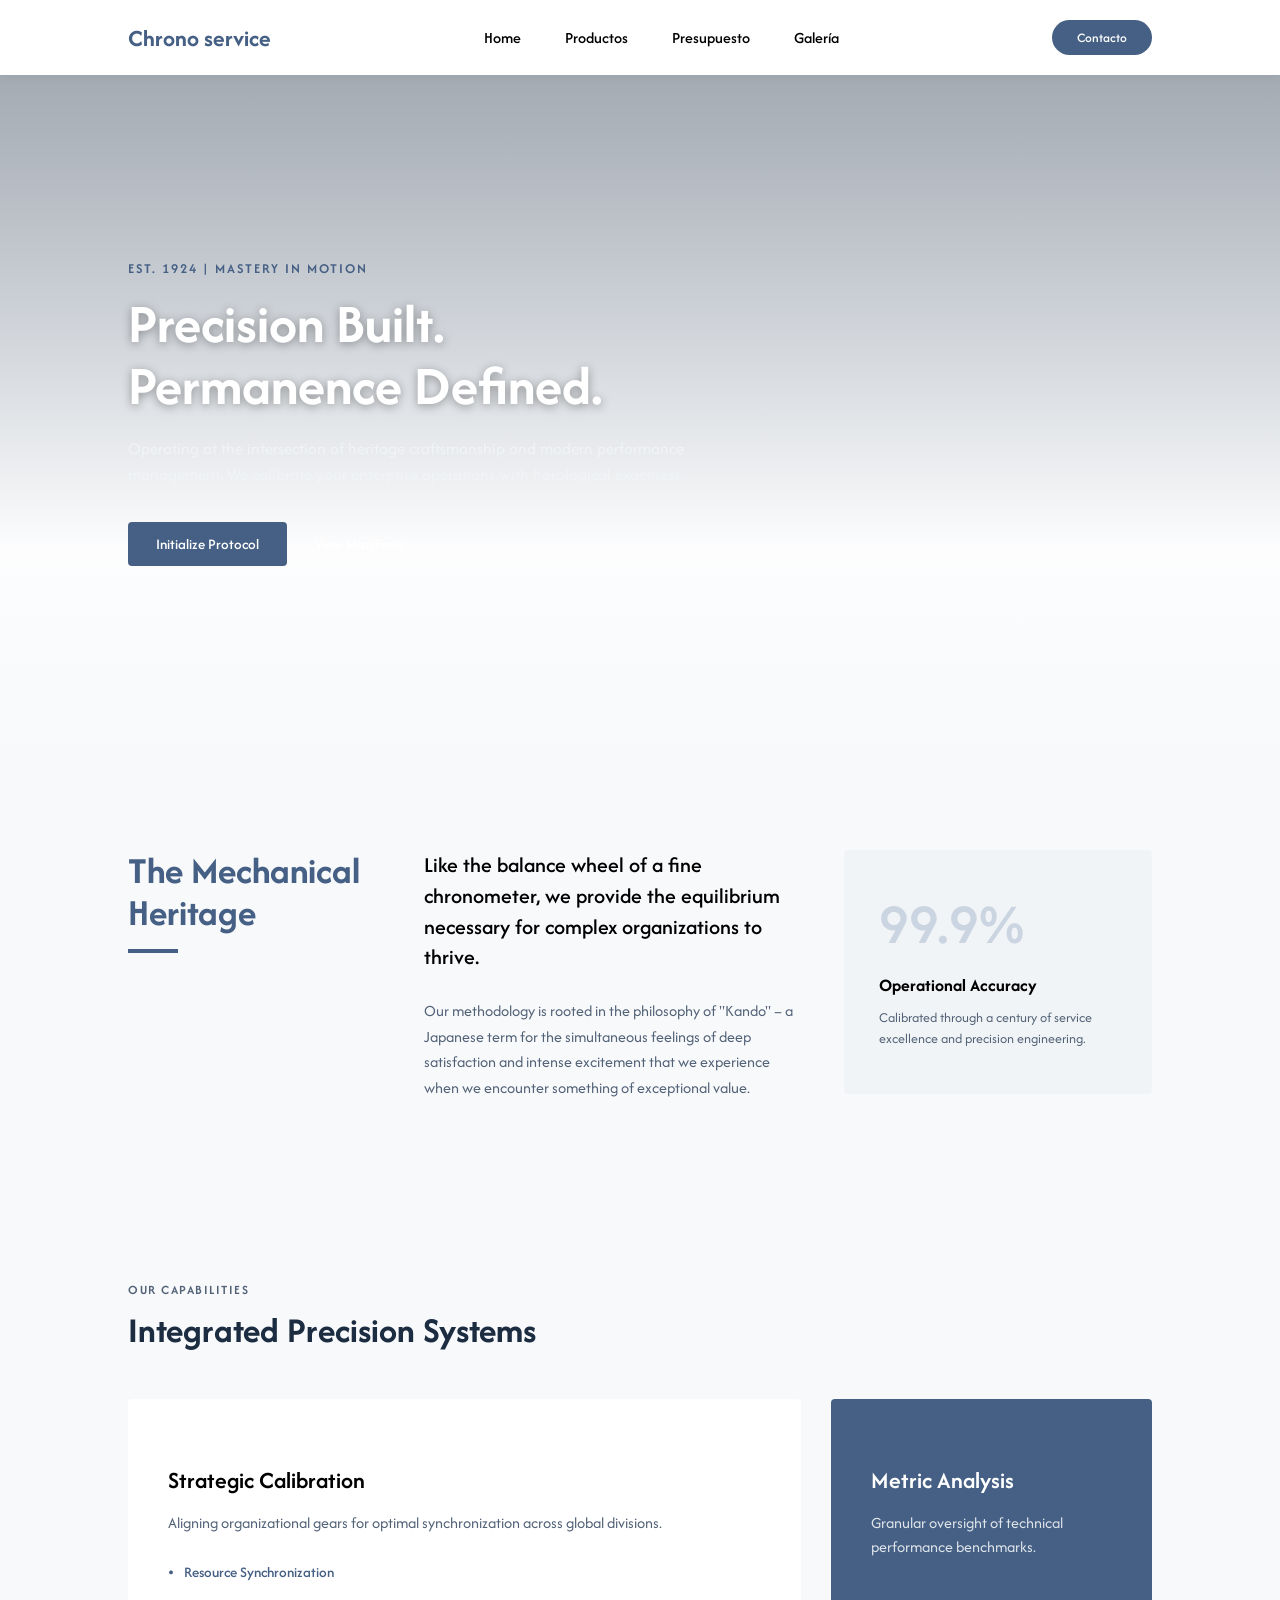
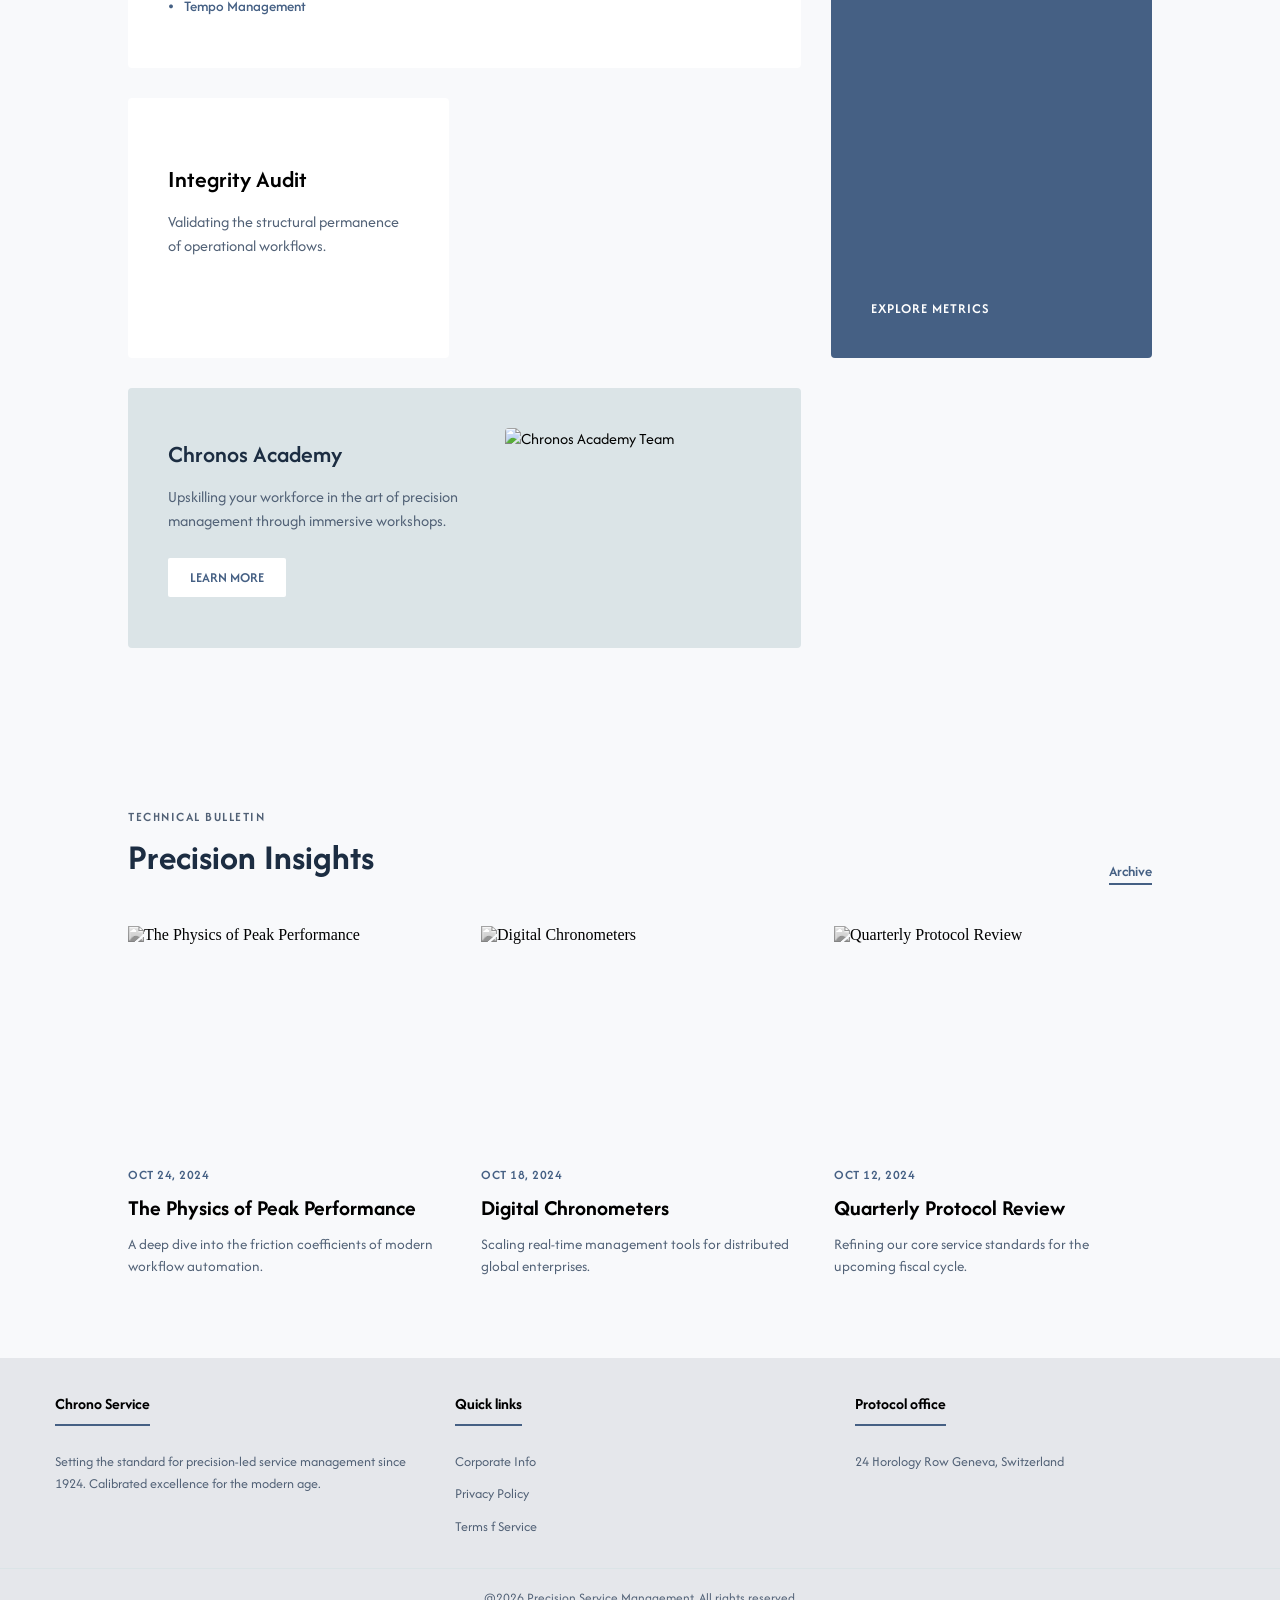
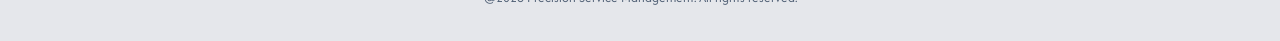
==== frontend/index.html @ 42f1b02b "update frontend/index.html" ====
<!DOCTYPE html>
<html lang="en">
<head>
  <meta charset="UTF-8">
  <meta name="viewport" content="width=device-width, initial-scale=1.0">
  <title>Chrono service</title>
  <link rel="stylesheet" href="css/variables.css">
  <link rel="stylesheet" href="css/global.css">
  <link rel="stylesheet" href="css/paginas/home.css">
  
  <link rel="stylesheet" href="https://cdnjs.cloudflare.com/ajax/libs/font-awesome/7.0.1/css/all.min.css" integrity="sha512-2SwdPD6INVrV/lHTZbO2nodKhrnDdJK9/kg2XD1r9uGqPo1cUbujc+IYdlYdEErWNu69gVcYgdxlmVmzTWnetw==" crossorigin="anonymous" referrerpolicy="no-referrer" />
</head>
<body>
  <div class="site">
  <header>
    <a class="logo" href="index.html"><h1>Chrono service</h1></a>
    <nav>
      <ul class="nav_links">
        <li><a href="index.html">Home</a></li>
        <li><a href="views/productos.html">Productos</a></li>
        <li><a href="views/presupuesto.html">Presupuesto</a></li>
        <li><a href="views/galeria.html" class="active">Galería</a></li>
      </ul>
    </nav>
    <a class="cta" href="views/contacto.html"><button>Contacto</button></a>
  </header>
  
  <main class="content">
    <section class="hero">
      <div class="hero-content">
        <p class="hero-subtitle">EST. 1924 | MASTERY IN MOTION</p>
        <h1 class="hero-title">Precision Built.<br>Permanence Defined.</h1>
        <p class="hero-description">
          Operating at the intersection of heritage craftsmanship and modern performance management. 
          We calibrate your enterprise operations with horological exactness.
        </p>
        <div class="hero-buttons">
          <a href="#" class="btn-primary">Initialize Protocol</a>
          <a href="#" class="btn-text"><i class="fa-solid fa-circle-play"></i> View Manifesto</a>
        </div>
      </div>
    </section>
    
    <section class="heritage-section">
      <div class="heritage-container">
        
        <div class="heritage-title-block">
          <h2>The Mechanical<br>Heritage</h2>
          <div class="title-line"></div>
        </div>
        
        <div class="heritage-text-block">
          <p class="text-lead">
            Like the balance wheel of a fine chronometer, we provide the equilibrium necessary for complex organizations to thrive.
          </p>
          <p class="text-body">
            Our methodology is rooted in the philosophy of "Kando" – a Japanese term for the simultaneous feelings of deep satisfaction and intense excitement that we experience when we encounter something of exceptional value.
          </p>
        </div>
        
        <div class="heritage-card-block">
          <div class="stat-card">
            <span class="stat-number">99.9%</span>
            <h3>Operational Accuracy</h3>
            <p>Calibrated through a century of service excellence and precision engineering.</p>
          </div>
        </div>
    
      </div>
    </section>
    
    <section class="capabilities-section">
      <div class="capabilities-container">
      
      <div class="capabilities-header">
        <p class="section-subtitle">OUR CAPABILITIES</p>
        <h2 class="section-title">Integrated Precision Systems</h2>
      </div>
  
      <div class="capabilities-grid">
        
        <div class="cap-card card-white card-wide">
          <div class="card-icon"><i class="fa-solid fa-robot"></i></div>
          <h3>Strategic Calibration</h3>
          <p>Aligning organizational gears for optimal synchronization across global divisions.</p>
          <ul class="card-list">
            <li>Resource Synchronization</li>
            <li>Tempo Management</li>
          </ul>
        </div>
  
        <div class="cap-card card-blue card-tall">
          <div class="card-icon"><i class="fa-solid fa-chart-line"></i></div>
          <h3>Metric Analysis</h3>
          <p>Granular oversight of technical performance benchmarks.</p>
          <a href="#" class="card-link">EXPLORE METRICS <i class="fa-solid fa-arrow-right"></i></a>
        </div>
  
        <div class="cap-card card-white">
          <div class="card-icon"><i class="fa-solid fa-shield-check"></i></div>
          <h3>Integrity Audit</h3>
          <p>Validating the structural permanence of operational workflows.</p>
        </div>
  
        <div class="cap-card card-grey card-horizontal">
          <div class="academy-info">
            <h3>Chronos Academy</h3>
            <p>Upskilling your workforce in the art of precision management through immersive workshops.</p>
            <a href="#" class="btn-academy">LEARN MORE</a>
          </div>
          <div class="academy-image">
            <img src="https://images.unsplash.com/photo-1522071820081-009f0129c71c?q=80&w=600" alt="Chronos Academy Team">
          </div>
        </div>
  
      </div>
    </div>
    </section>

    <section class="insights-section">
      <div class="insights-container">
        
        <div class="insights-header">
          <div class="header-left">
            <p class="section-subtitle">TECHNICAL BULLETIN</p>
            <h2 class="section-title">Precision Insights</h2>
          </div>
          <div class="header-right">
            <a href="#" class="archive-link">Archive</a>
          </div>
        </div>
    
        <div class="insights-grid" id="news-grid">
          </div>
    
      </div>
    </section>
  </main>
  
  <footer class="footer">
    <div class="container">
      <div class="footer-row">
        <div class="footer-links">
          <h4>Chrono Service</h4>
          <ul>
            <li>
              Setting the standard for precision-led service management since 1924. 
              Calibrated excellence for the modern age.
            </li>
          </ul>
        </div>
        
        <div class="footer-links">
          <h4>Quick links</h4>
          <ul>
            <li><a href="#">Corporate Info</a></li>
            <li><a href="#">Privacy Policy</a></li>
            <li><a href="#">Terms f Service</a></li>
          </ul>
        </div>
        
        <div class="footer-links">
          <h4>Protocol office</h4>
          <ul>
            <li>
              24 Horology Row Geneva, Switzerland
              <div>
                <i class="fa-solid fa-share-nodes"></i>
                <i class="fa-solid fa-at"></i>
              </div>
            </li>
          </ul>
        </div>
        
      </div>
    </div>
    
    <hr>
    <h5>@2026 Precision Service Management. All rights reserved.</h5>
  </footer>
  </div>
  
  <script src="js/script.js"></script>
</body>
</html>
---- frontend/css/variables.css ----
@import url('https://fonts.googleapis.com/css2?family=Afacad:ital,wght@0,400..700;1,400..700&display=swap');

:root {
  /* Tus variables de paleta de colores */
  --color-primary: #456084;
  --color-secondary: #516176;
  --color-tertiary: #DBE4E7;
  --color-neutral: #F1F4F6;
  --color-main: #F8F9FB;
}
---- frontend/css/global.css ----
/* Reseteo Universal */
* {
  box-sizing: border-box;
  margin: 0;
  padding: 0;
}

html, body {
  height: 100%;
}

/* Forzar Footer Abajo con Flexbox */
.site {
  display: flex;
  flex-direction: column;
  min-height: 100vh;
}

.content {
  flex: 1;
}

/* Tipografía y Enlaces Base */
li, a, button, h4 {
  font-family: "Afacad", sans-serif;
  text-decoration: none;
}

/* --- NAVBAR FIJO --- */
header {
  position: fixed;
  top: 0;
  left: 0;
  width: 100%;
  display: flex;
  justify-content: space-between;
  align-items: center;
  padding: 20px 10%;
  background-color: #ffffff;
  box-shadow: 0 2px 10px rgba(0, 0, 0, 0.05);
  z-index: 100;
}

.logo h1 {
  font-size: 24px;
  color: var(--color-primary);
}

.nav_links {
  list-style: none;
}

.nav_links li {
  display: inline-block;
  padding: 0 20px;
}

.nav_links li a {
  color: #000000;
  font-weight: 500;
  transition: color 0.3s ease;
}

.nav_links li a:hover {
  color: var(--color-primary);
}

button {
  padding: 9px 25px;
  background-color: var(--color-primary);
  color: white;
  border: none;
  border-radius: 50px;
  cursor: pointer;
  font-weight: 500;
  transition: background-color 0.3s ease;
}

button:hover {
  background-color: var(--color-secondary);
}

/* --- FOOTER --- */
.container {
  max-width: 1200px;
  margin: 0 auto;
}

.footer {
  background-color: #e5e7eb; /* Gris claro para el footer */
  padding: 35px 0;
  width: 100%;
}

.footer-row {
  display: flex;
  flex-wrap: wrap;
}

.footer-links {
  width: 33.33%; /* Ajustado a 3 columnas reales como tu HTML */
  padding: 0 15px;
}

.footer-links h4 {
  font-size: 16px;
  color: #000000;
  font-weight: 700;
  margin-bottom: 25px;
  border-bottom: 2px solid var(--color-primary);
  padding-bottom: 10px;
  display: inline-block;
}

.footer-links ul li {
  font-size: 14px;
  list-style: none;
  color: var(--color-secondary);
  line-height: 1.6;
  margin-bottom: 10px;
}

.footer-links ul li a {
  color: var(--color-secondary);
  transition: all 0.3s ease;
}

.footer-links ul li a:hover {
  color: var(--color-primary);
  padding-left: 6px;
}

hr {
  margin: 20px 0;
  border: 0;
  border-top: 1px solid var(--color-tertiary);
}

h5 {
  text-align: center;
  font-family: "Afacad", sans-serif;
  color: var(--color-secondary);
  font-weight: 400;
}
---- frontend/css/paginas/home.css ----
/* --- HERO SECTION CON BLUR --- */
.hero {
  position: relative;
  min-height: 75vh;
  display: flex;
  align-items: center;
  justify-content: flex-start;
  padding: 60px 10%;
  overflow: hidden;
  margin-top: 75px; /* Deja espacio libre para que el navbar fijo no lo tape */
}

.hero::before {
  content: "";
  position: absolute;
  top: 0; left: 0; right: 0; bottom: 0;
  background-image: url('https://images.unsplash.com/photo-1497366216548-37526070297c?q=80&w=1920');
  background-size: cover;
  background-position: center;
  background-repeat: no-repeat;
  filter: blur(8px); 
  transform: scale(1.05);
  z-index: 1;
}

.hero::after {
  content: "";
  position: absolute;
  top: 0; left: 0; right: 0; bottom: 0;
  background: linear-gradient(
    to bottom,
    rgba(28, 45, 66, 0.4) 0%, 
    color-mix(in srgb, var(--color-main) 40%, transparent) 70%,
    var(--color-main) 100%
  );
  z-index: 2;
}

.hero-content {
  position: relative;
  max-width: 600px;
  text-align: left;
  z-index: 3;
}

.hero-subtitle {
  font-family: "Afacad", sans-serif;
  font-size: 14px;
  font-weight: 600;
  letter-spacing: 2px;
  color: var(--color-primary);
  margin-bottom: 15px;
}

.hero-title {
  font-family: "Afacad", sans-serif;
  font-size: 56px;
  font-weight: 700;
  line-height: 1.1;
  color: #ffffff; 
  margin-bottom: 20px;
  text-shadow: 0 2px 10px rgba(0, 0, 0, 0.35);
}

.hero-description {
  font-family: "Afacad", sans-serif;
  font-size: 17px;
  line-height: 1.5;
  color: var(--color-neutral);
  margin-bottom: 35px;
}

.hero-buttons {
  display: flex;
  align-items: center;
  gap: 20px;
}

.btn-primary {
  display: inline-block;
  padding: 12px 28px;
  background-color: var(--color-primary);
  color: white;
  font-weight: 500;
  font-size: 15px;
  border-radius: 4px;
  transition: background-color 0.3s;
}

.btn-primary:hover {
  background-color: var(--color-secondary);
}

.btn-text {
  display: flex;
  align-items: center;
  gap: 8px;
  color: #ffffff;
  font-weight: 600;
  font-size: 15px;
  transition: opacity 0.3s;
}

.btn-text:hover { opacity: 0.8; }
.btn-text i { font-size: 18px; }


/* --- MECHANICAL HERITAGE SECTION --- */
.heritage-section {
  background-color: var(--color-main);
  padding: 100px 10%;
  width: 100%;
}

.heritage-container {
  max-width: 1200px;
  margin: 0 auto;
  display: grid;
  grid-template-columns: 1.2fr 1.8fr 1.5fr;
  gap: 50px;
  align-items: start;
}

.heritage-title-block h2 {
  font-family: "Afacad", sans-serif;
  font-size: 38px;
  font-weight: 700;
  line-height: 1.1;
  color: var(--color-primary);
  margin-bottom: 15px;
}

.title-line {
  width: 50px;
  height: 4px;
  background-color: var(--color-primary);
}

.heritage-text-block {
  display: flex;
  flex-direction: column;
  gap: 25px;
}

.text-lead {
  font-family: "Afacad", sans-serif;
  font-size: 22px;
  font-weight: 500;
  line-height: 1.4;
  color: #000000;
}

.text-body {
  font-family: "Afacad", sans-serif;
  font-size: 16px;
  font-weight: 400;
  line-height: 1.6;
  color: var(--color-secondary);
}

.stat-card {
  background-color: var(--color-neutral);
  padding: 45px 35px;
  border-radius: 4px;
}

.stat-number {
  display: block;
  font-family: "Afacad", sans-serif;
  font-size: 58px;
  font-weight: 600;
  color: #cbd5e1;
  line-height: 1;
  margin-bottom: 20px;
}

.stat-card h3 {
  font-family: "Afacad", sans-serif;
  font-size: 18px;
  font-weight: 700;
  color: #000000;
  margin-bottom: 10px;
}

.stat-card p {
  font-family: "Afacad", sans-serif;
  font-size: 14px;
  font-weight: 400;
  line-height: 1.5;
  color: var(--color-secondary);
}

@media (max-width: 900px) {
  .heritage-container {
    grid-template-columns: 1fr;
    gap: 40px;
  }
}

/* --- SECTION: OUR CAPABILITIES --- */

.capabilities-section {
  background-color: var(--color-main); /* Tu color #F8F9FB */
  padding: 80px 10%;
  width: 100%;
}

.capabilities-container {
  max-width: 1200px;
  margin: 0 auto;
}

/* Encabezado */
.capabilities-header {
  margin-bottom: 45px;
}

.section-subtitle {
  font-family: "Afacad", sans-serif;
  font-size: 13px;
  font-weight: 600;
  letter-spacing: 1.5px;
  color: var(--color-secondary);
  text-transform: uppercase;
  margin-bottom: 8px;
}

.section-title {
  font-family: "Afacad", sans-serif;
  font-size: 36px;
  font-weight: 700;
  color: #1c2d42;
}

/* --- REJILLA BENTO GRID --- */
.capabilities-grid {
  display: grid;
  /* Creamos 3 columnas del mismo tamaño */
  grid-template-columns: repeat(3, 1fr);
  /* Definimos las filas de manera automática según contenido */
  grid-auto-rows: minmax(260px, auto);
  gap: 30px;
}

/* Estilos comunes de las tarjetas */
.cap-card {
  border-radius: 4px;
  padding: 40px;
  display: flex;
  flex-direction: column;
  justify-content: flex-start;
  font-family: "Afacad", sans-serif;
}

.cap-card h3 {
  font-size: 24px;
  font-weight: 600;
  margin-bottom: 15px;
}

.cap-card p {
  font-size: 16px;
  line-height: 1.5;
}

.card-icon {
  font-size: 28px;
  margin-bottom: 25px;
}

/* --- VARIACIONES DE TARJETA --- */

/* Tarjetas Blancas (1 y 3) */
.card-white {
  background-color: #ffffff;
  color: #000000;
}

.card-white .card-icon {
  color: var(--color-primary);
}

.card-white p {
  color: var(--color-secondary);
}

/* Lista de viñetas en tarjeta 1 */
.card-list {
  margin-top: 25px;
  list-style: none;
}

.card-list li {
  font-size: 15px;
  font-weight: 500;
  color: var(--color-primary);
  margin-bottom: 10px;
  display: flex;
  align-items: center;
  gap: 10px;
}

.card-list li::before {
  content: "•";
  color: var(--color-primary);
  font-size: 18px;
}

/* Tarjeta Azul Destacada (2) */
.card-blue {
  background-color: var(--color-primary); /* Tu color #456084 */
  color: #ffffff;
}

.card-blue .card-icon {
  color: var(--color-tertiary);
}

.card-blue p {
  color: var(--color-neutral);
  opacity: 0.9;
  margin-bottom: auto; /* Empuja el enlace hacia abajo del todo */
}

.card-link {
  color: #ffffff;
  font-weight: 600;
  font-size: 14px;
  letter-spacing: 1px;
  margin-top: 30px;
  display: inline-flex;
  align-items: center;
  gap: 8px;
  transition: opacity 0.3s;
}

.card-link:hover {
  opacity: 0.8;
}

/* Tarjeta Gris Horizontal (4) */
.card-grey {
  background-color: var(--color-tertiary); /* Color suave #DBE4E7 */
  color: #000000;
}

.card-grey h3 {
  color: #1c2d42;
}

.card-grey p {
  color: var(--color-secondary);
  margin-bottom: 25px;
}

/* --- COMPORTAMIENTOS TAMAÑO GRID (BENTO EXCLUSIVO) --- */

/* Tarjeta 1: Ocupa 2 columnas de ancho */
.card-wide {
  grid-column: span 2;
}

/* Tarjeta 2: Ocupa 2 filas de alto y se posiciona en la tercera columna */
.card-tall {
  grid-column: 3;
  grid-row: span 2;
}

/* Tarjeta 4: Ocupa 2 columnas de ancho abajo */
.card-horizontal {
  grid-column: span 2;
  flex-direction: row; /* Coloca el texto a la izquierda y la imagen a la derecha */
  align-items: center;
  gap: 30px;
}

.academy-info {
  flex: 1.2;
}

.academy-image {
  flex: 1;
  height: 100%;
  min-height: 160px;
}

.academy-image img {
  width: 100%;
  height: 100%;
  object-fit: cover; /* Ajusta la imagen recortándola de forma estética */
  border-radius: 4px;
}

/* Botón blanco de la academia */
.btn-academy {
  display: inline-block;
  padding: 10px 22px;
  background-color: #ffffff;
  color: var(--color-primary);
  font-weight: 600;
  font-size: 14px;
  border-radius: 2px;
  transition: background-color 0.3s;
}

.btn-academy:hover {
  background-color: var(--color-neutral);
}

/* --- RESPONSIVE DESIGN --- */
@media (max-width: 950px) {
  .capabilities-grid {
    grid-template-columns: 1fr; /* Pasa a una sola columna en pantallas pequeñas */
    grid-auto-rows: auto;
  }
  
  /* Deshacemos las fusiones de celdas en móvil */
  .card-wide, .card-tall, .card-horizontal {
    grid-column: auto;
    grid-row: auto;
  }

  .card-horizontal {
    flex-direction: column;
  }
}

/* --- SECTION: PRECISION INSIGHTS --- */
.insights-section {
  background-color: var(--color-main); /* #F8F9FB */
  padding: 80px 10%;
  width: 100%;
}

.insights-container {
  max-width: 1200px;
  margin: 0 auto;
}

/* Alineación de la cabecera */
.insights-header {
  display: flex;
  justify-content: space-between;
  align-items: flex-end;
  margin-bottom: 45px;
}

.archive-link {
  font-family: "Afacad", sans-serif;
  font-size: 15px;
  font-weight: 600;
  color: var(--color-primary);
  border-bottom: 2px solid var(--color-primary);
  padding-bottom: 2px;
  transition: opacity 0.3s;
}

.archive-link:hover {
  opacity: 0.8;
}

/* Estructura de las 3 columnas */
.insights-grid {
  display: grid;
  grid-template-columns: repeat(3, 1fr);
  gap: 35px;
}

/* Estilos de cada tarjeta de artículo */
.news-card {
  display: flex;
  flex-direction: column;
  background: transparent; /* Sin fondo, igual que en tu captura */
}

.card-thumb {
  width: 100%;
  height: 220px;
  overflow: hidden;
  margin-bottom: 20px;
}

.card-thumb img {
  width: 100%;
  height: 100%;
  object-fit: cover;
  filter: grayscale(100%); /* Efecto blanco y negro como tu captura */
  transition: filter 0.4s ease;
}

/* Opcional: Que recupere el color sutilmente al pasar el ratón */
.news-card:hover .card-thumb img {
  filter: grayscale(30%);
}

.card-body {
  display: flex;
  flex-direction: column;
  font-family: "Afacad", sans-serif;
}

.card-date {
  font-size: 13px;
  font-weight: 600;
  color: var(--color-primary);
  letter-spacing: 0.5px;
  margin-bottom: 12px;
}

.card-title {
  font-size: 22px;
  font-weight: 700;
  color: #000000;
  line-height: 1.2;
  margin-bottom: 12px;
}

.card-text {
  font-size: 15px;
  line-height: 1.5;
  color: var(--color-secondary); /* #516176 */
}

/* --- RESPONSIVE --- */
@media (max-width: 900px) {
  .insights-header {
    flex-direction: column;
    align-items: flex-start;
    gap: 15px;
  }
  
  .insights-grid {
    grid-template-columns: 1fr; /* Colapsa a una sola columna en móviles */
    gap: 40px;
  }
}
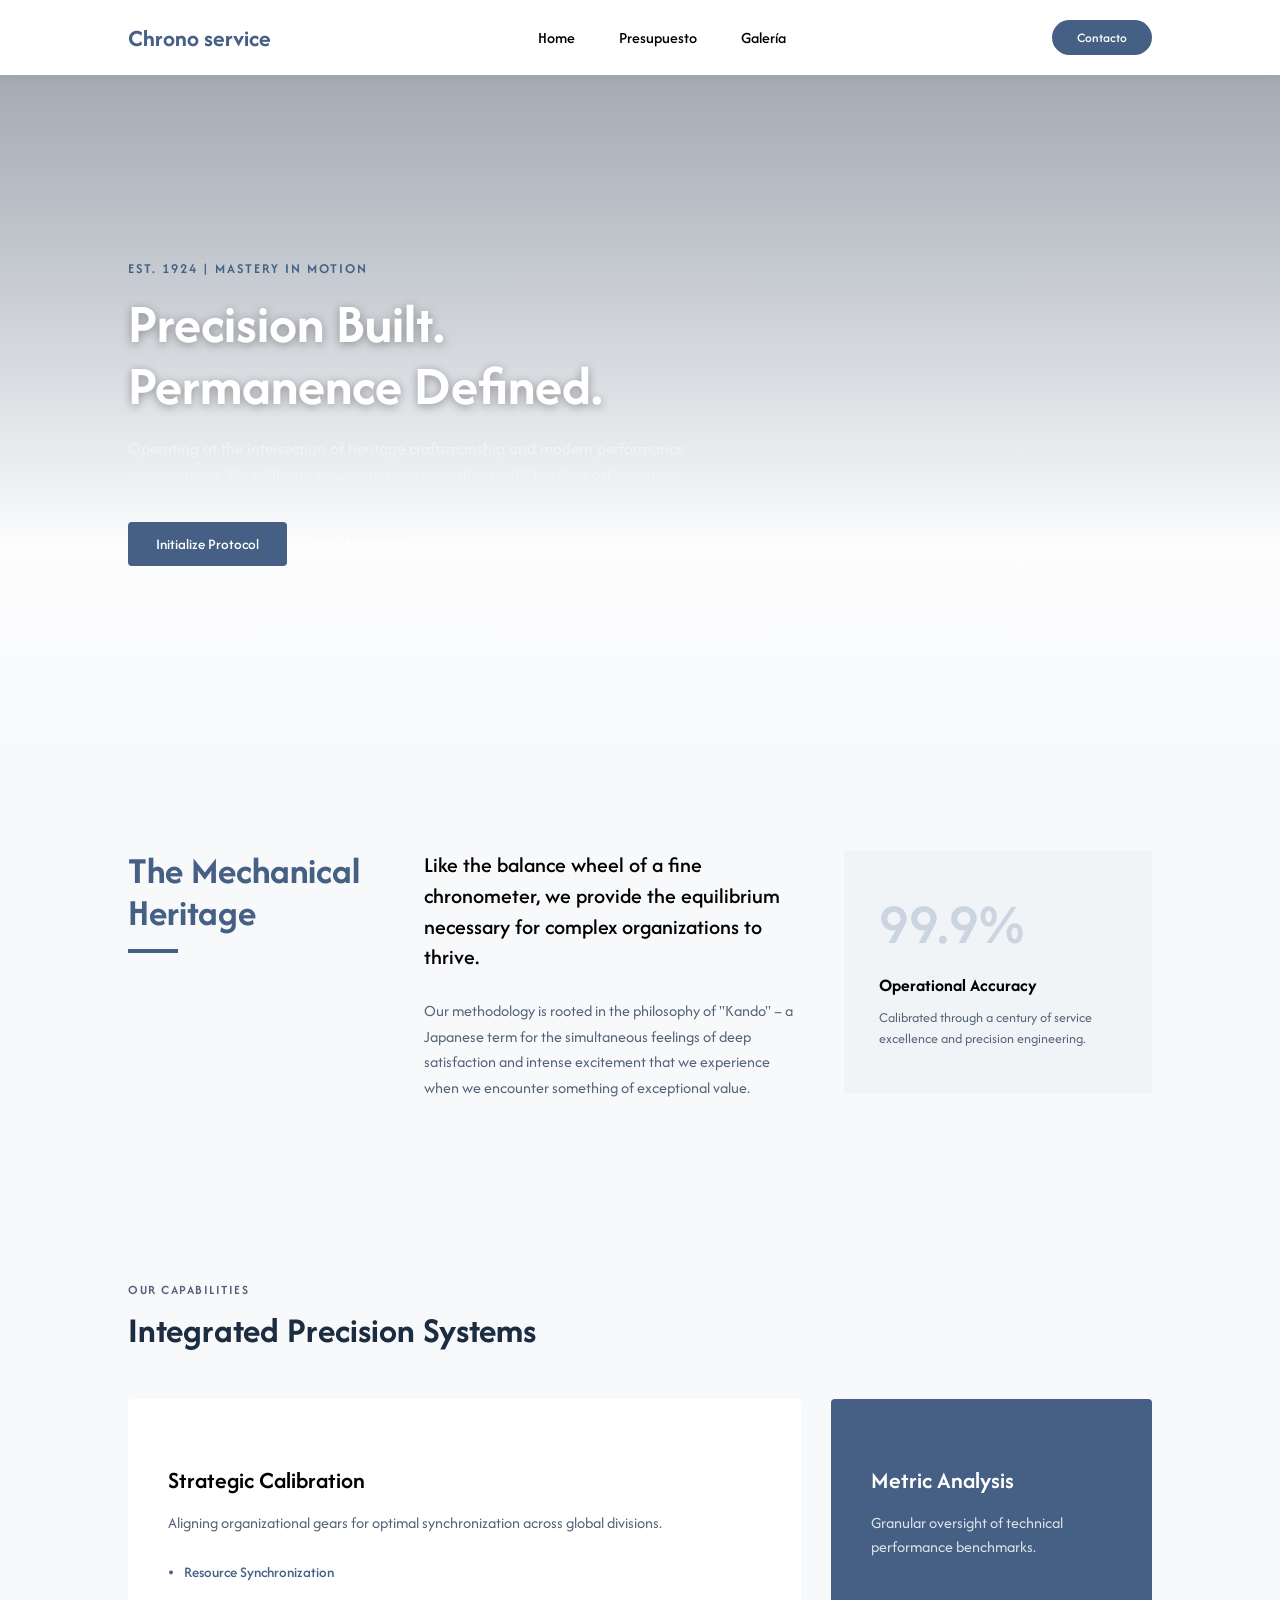
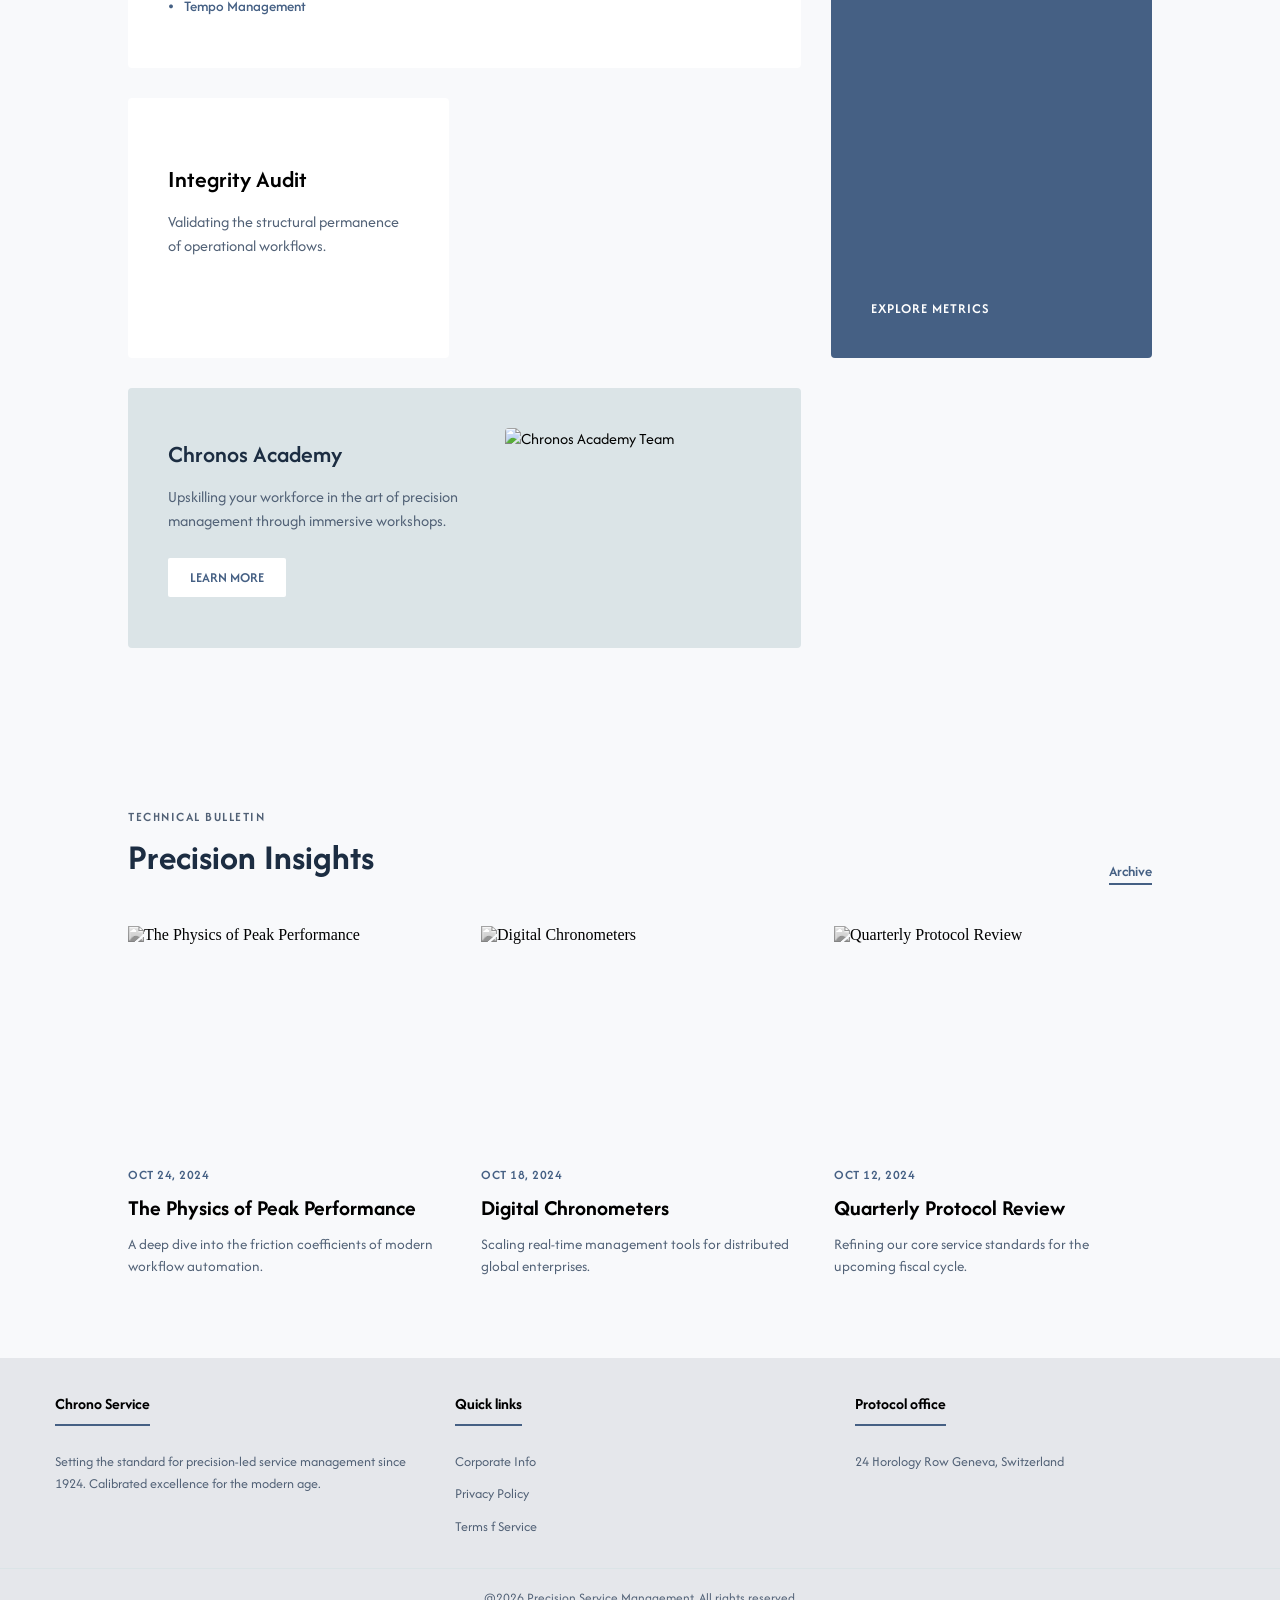
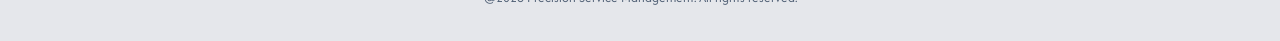
==== commit 722626ce: "update frontend/index.html" ====
--- a/frontend/index.html
+++ b/frontend/index.html
@@ -17,7 +17,6 @@
     <nav>
       <ul class="nav_links">
         <li><a href="index.html">Home</a></li>
-        <li><a href="views/productos.html">Productos</a></li>
         <li><a href="views/presupuesto.html">Presupuesto</a></li>
         <li><a href="views/galeria.html" class="active">Galería</a></li>
       </ul>
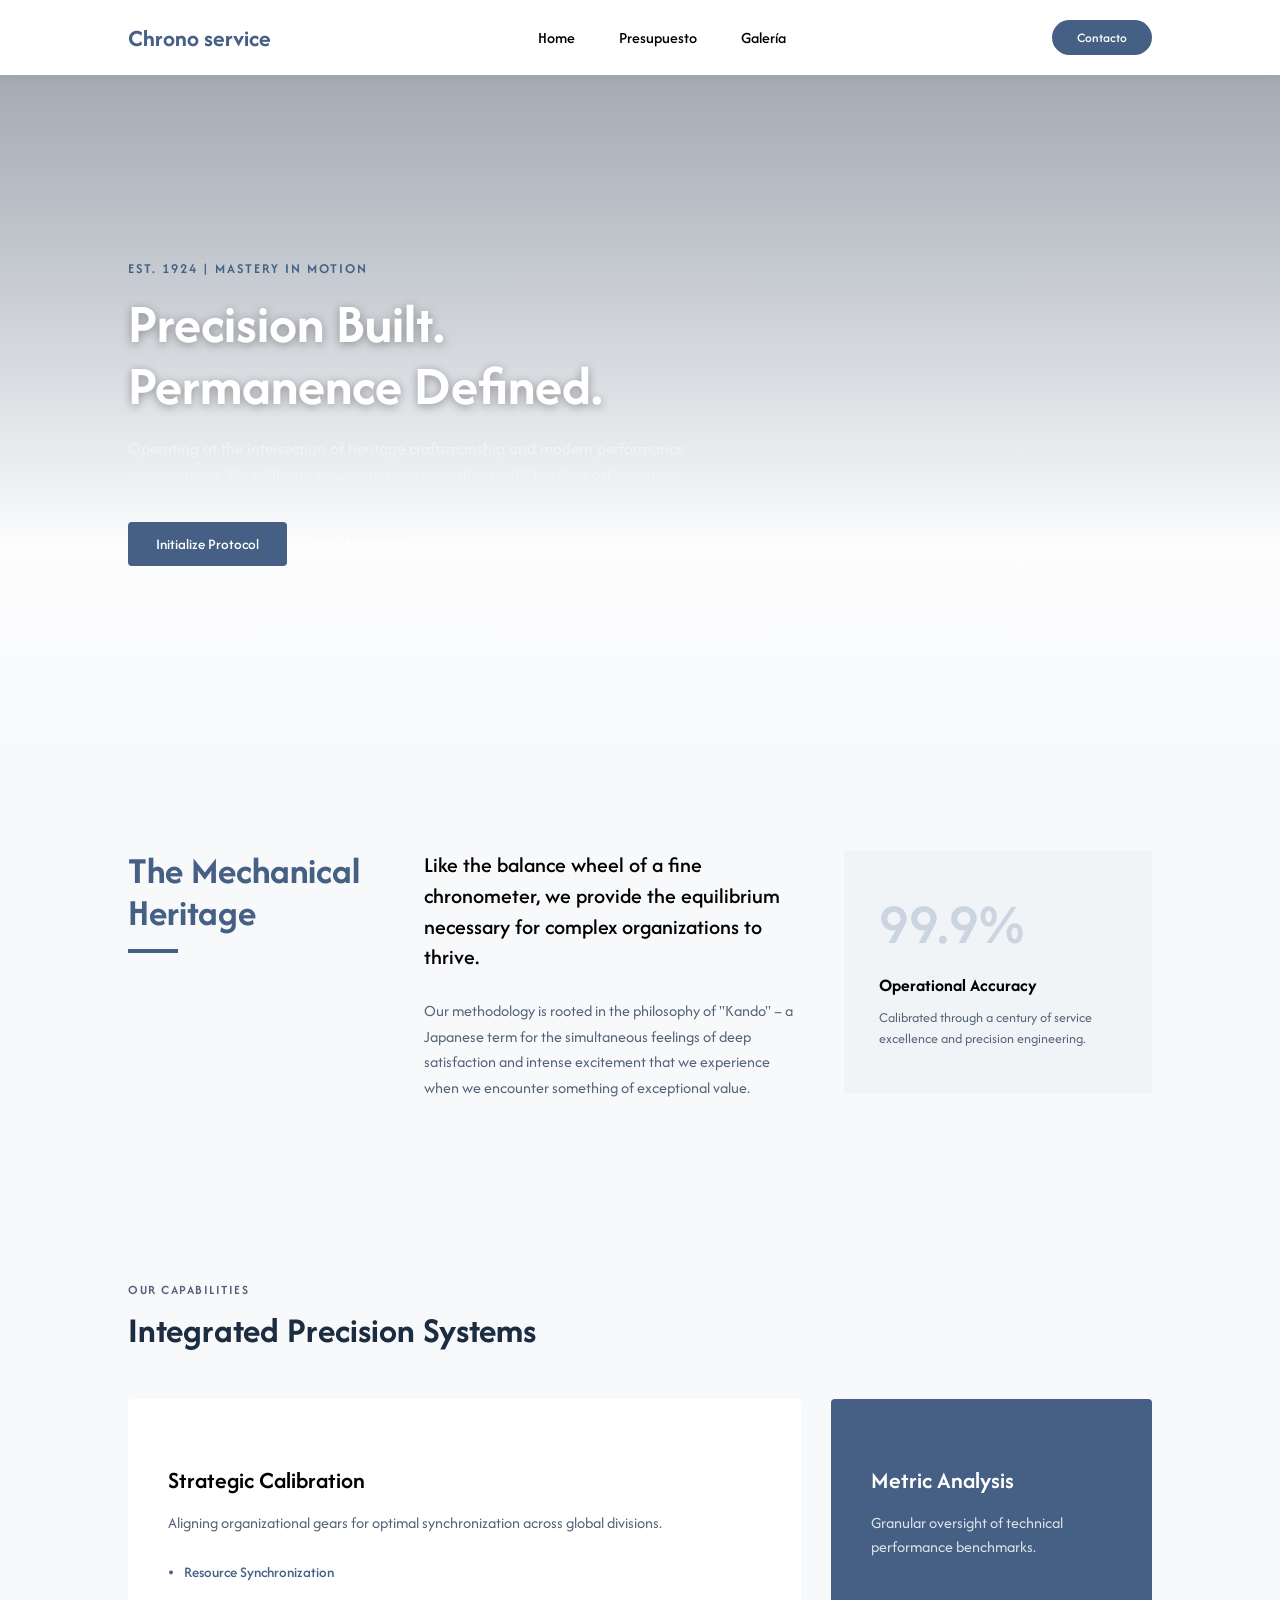
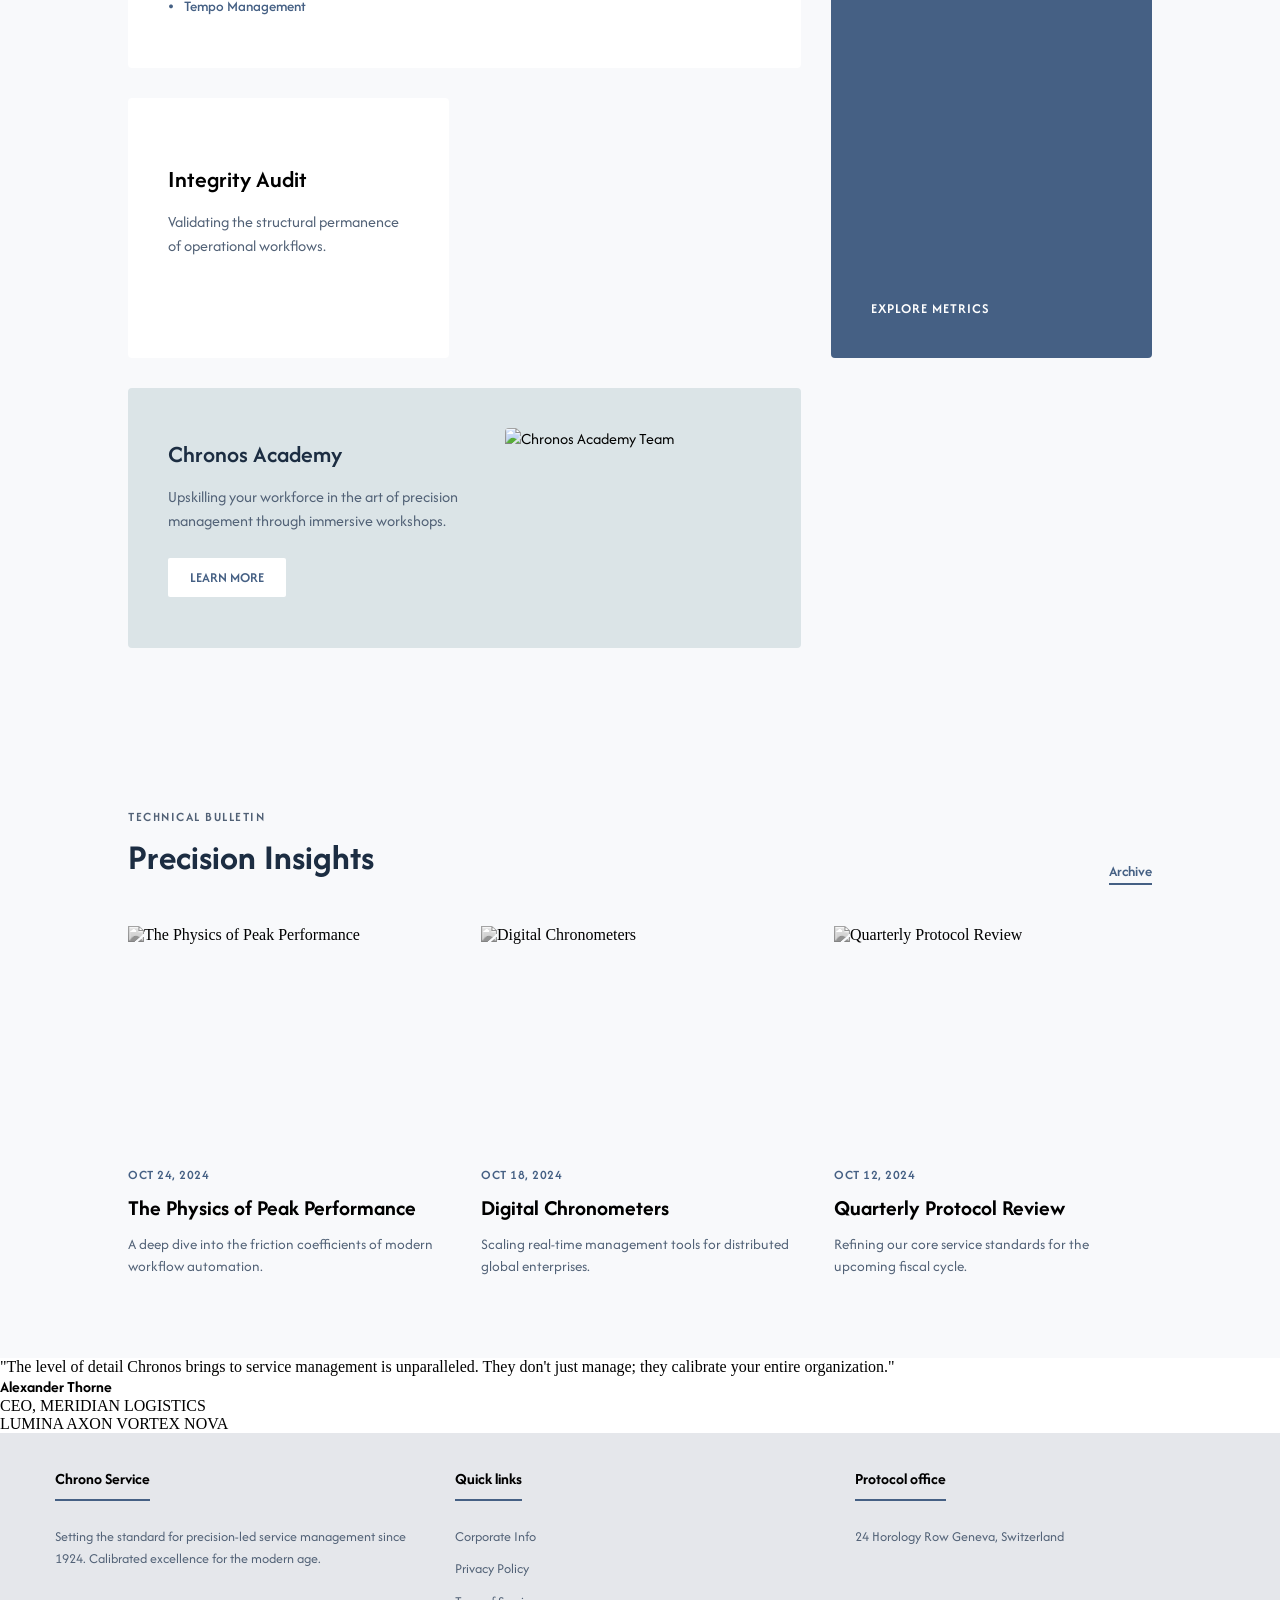
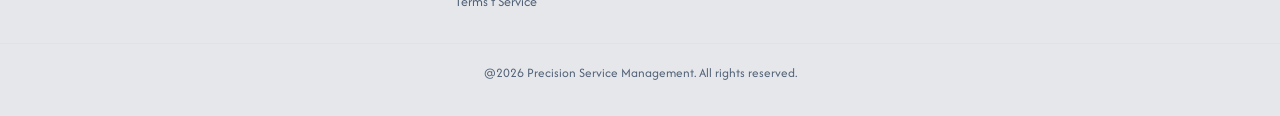
==== commit 7e4cb919: "update frontend/index.html" ====
--- a/frontend/index.html
+++ b/frontend/index.html
@@ -134,6 +134,32 @@
     
       </div>
     </section>
+    
+    <section class="testimonial-partners">
+      <div class="testimonial-container">
+        
+        <div class="quote-icon">
+          <i class="fa-solid fa-quote-right"></i>
+        </div>
+        
+        <blockquote class="testimonial-text">
+          "The level of detail Chronos brings to service management is unparalleled. They don't just manage; they calibrate your entire organization."
+        </blockquote>
+        
+        <div class="testimonial-author">
+          <h4>Alexander Thorne</h4>
+          <p class="author-role">CEO, MERIDIAN LOGISTICS</p>
+        </div>
+    
+        <div class="partners-logo-grid">
+          <span class="partner-logo-item">LUMINA</span>
+          <span class="partner-logo-item">AXON</span>
+          <span class="partner-logo-item">VORTEX</span>
+          <span class="partner-logo-item">NOVA</span>
+        </div>
+    
+      </div>
+  </section>
   </main>
   
   <footer class="footer">
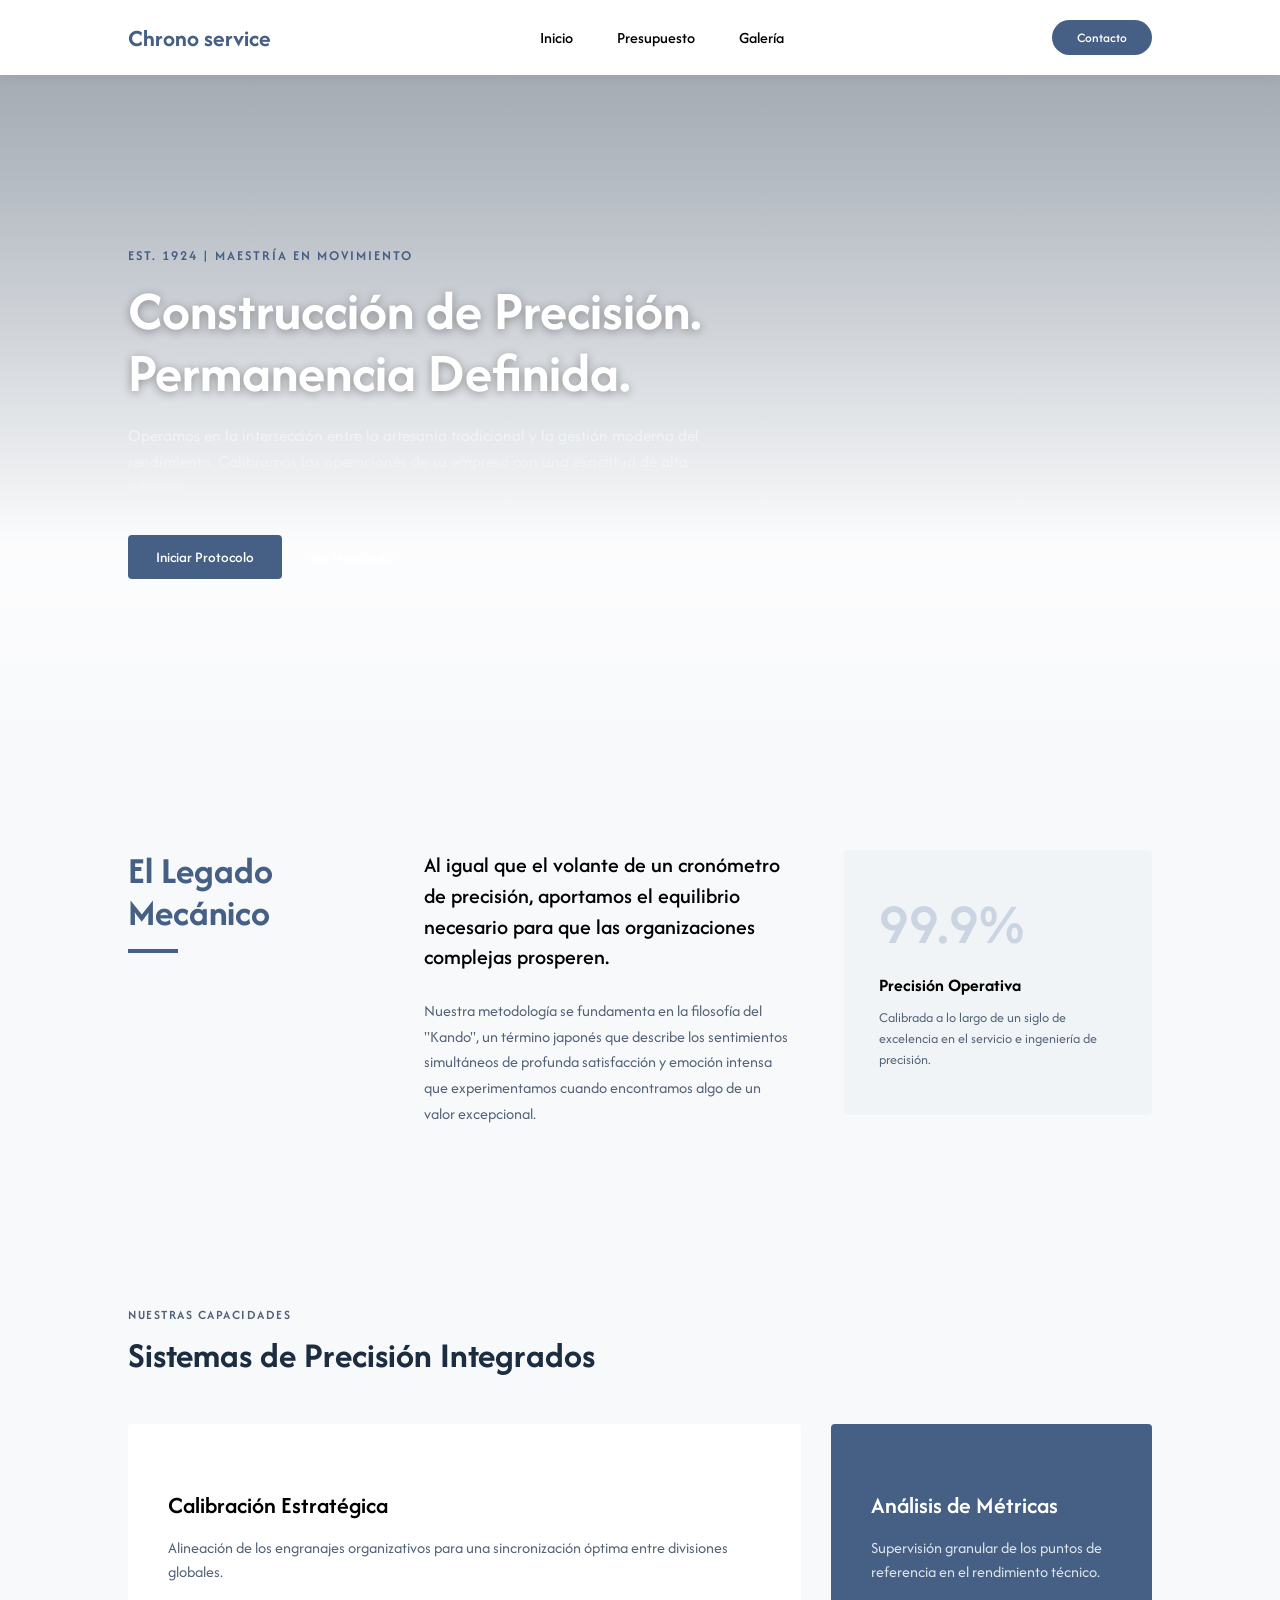
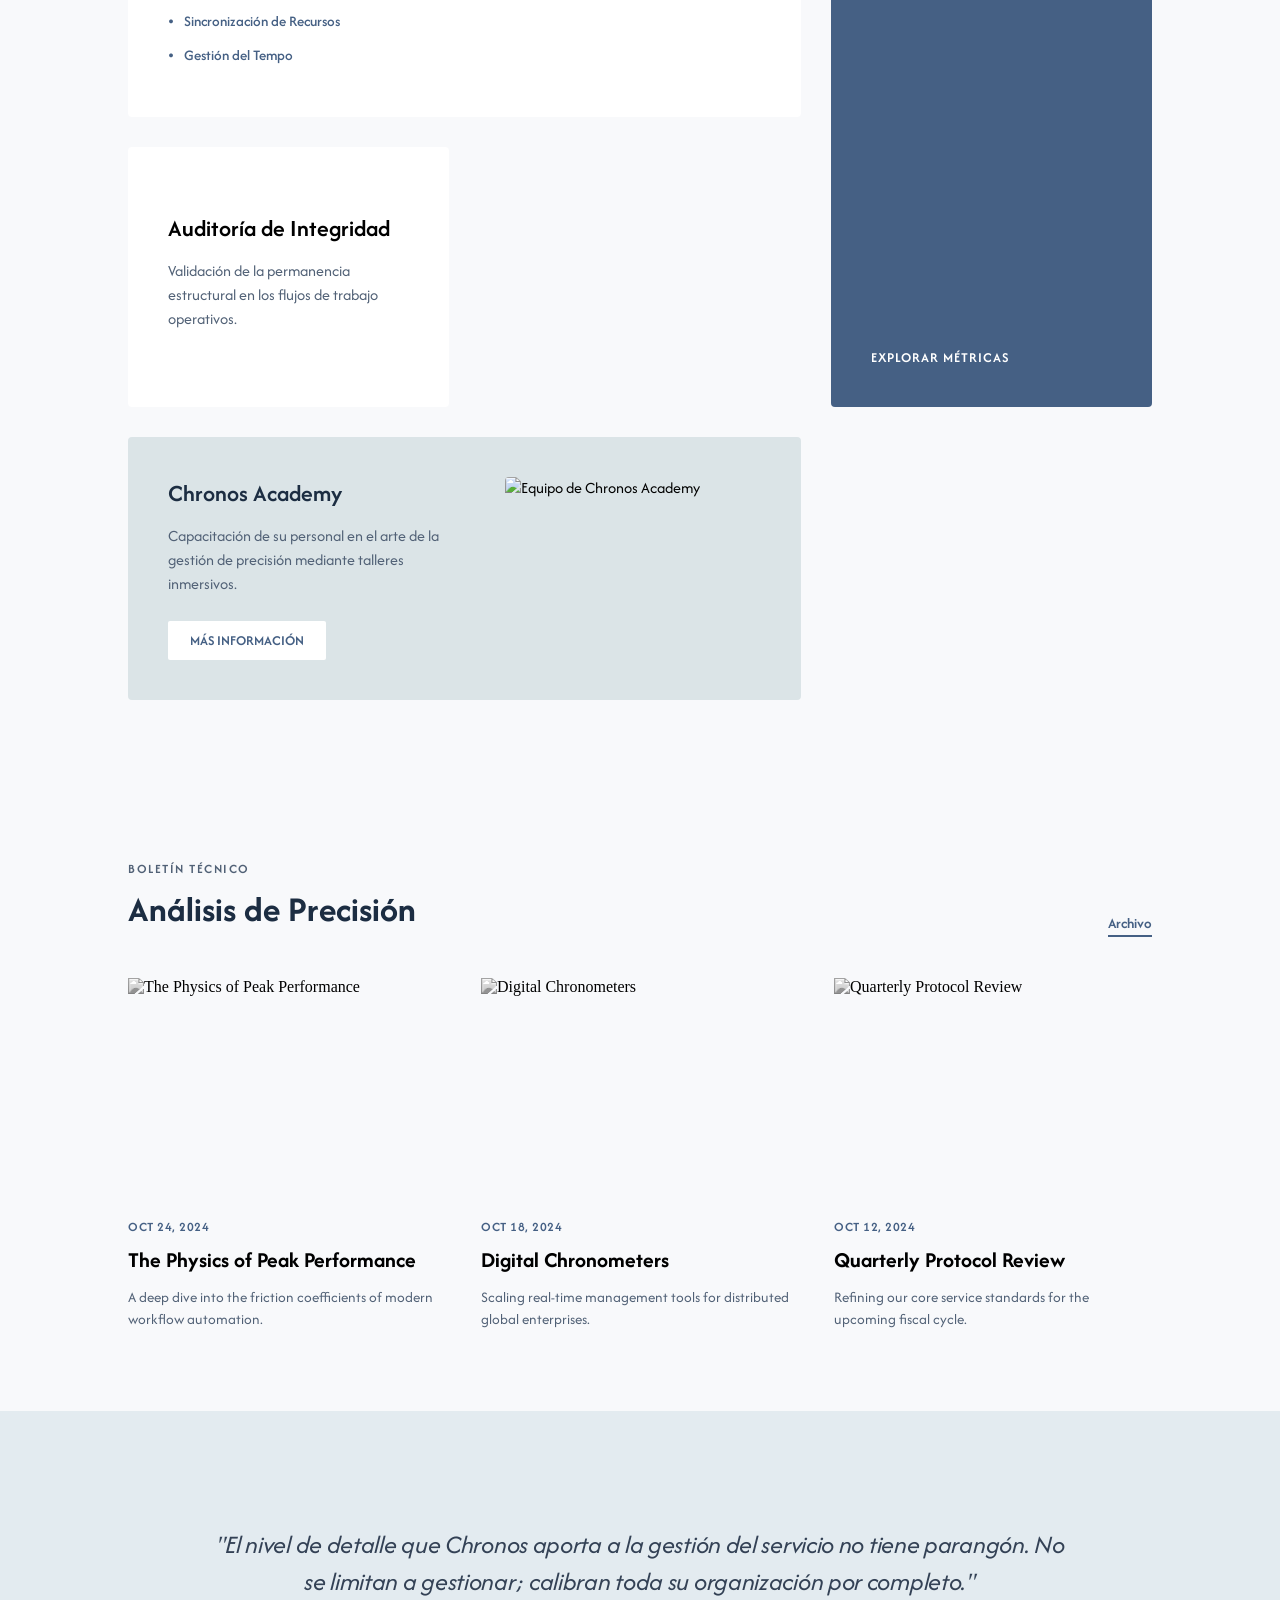
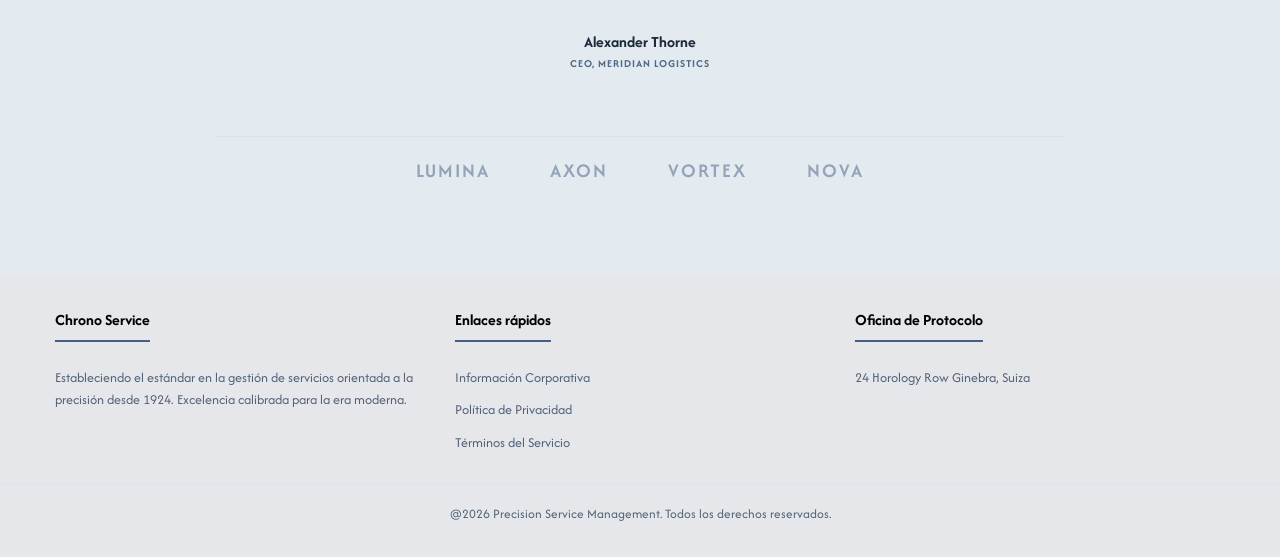
==== commit 223d20ea: "update frontend/index.html" ====
--- a/frontend/index.html
+++ b/frontend/index.html
@@ -1,5 +1,5 @@
 <!DOCTYPE html>
-<html lang="en">
+<html lang="es">
 <head>
   <meta charset="UTF-8">
   <meta name="viewport" content="width=device-width, initial-scale=1.0">
@@ -16,9 +16,9 @@
     <a class="logo" href="index.html"><h1>Chrono service</h1></a>
     <nav>
       <ul class="nav_links">
-        <li><a href="index.html">Home</a></li>
+        <li><a href="index.html" class="active">Inicio</a></li>
         <li><a href="views/presupuesto.html">Presupuesto</a></li>
-        <li><a href="views/galeria.html" class="active">Galería</a></li>
+        <li><a href="views/galeria.html">Galería</a></li>
       </ul>
     </nav>
     <a class="cta" href="views/contacto.html"><button>Contacto</button></a>
@@ -27,15 +27,15 @@
   <main class="content">
     <section class="hero">
       <div class="hero-content">
-        <p class="hero-subtitle">EST. 1924 | MASTERY IN MOTION</p>
-        <h1 class="hero-title">Precision Built.<br>Permanence Defined.</h1>
+        <p class="hero-subtitle">EST. 1924 | MAESTRÍA EN MOVIMIENTO</p>
+        <h1 class="hero-title">Construcción de Precisión.<br>Permanencia Definida.</h1>
         <p class="hero-description">
-          Operating at the intersection of heritage craftsmanship and modern performance management. 
-          We calibrate your enterprise operations with horological exactness.
+          Operamos en la intersección entre la artesanía tradicional y la gestión moderna del rendimiento. 
+          Calibramos las operaciones de su empresa con una exactitud de alta relojería.
         </p>
         <div class="hero-buttons">
-          <a href="#" class="btn-primary">Initialize Protocol</a>
-          <a href="#" class="btn-text"><i class="fa-solid fa-circle-play"></i> View Manifesto</a>
+          <a href="#" class="btn-primary">Iniciar Protocolo</a>
+          <a href="#" class="btn-text"><i class="fa-solid fa-circle-play"></i> Ver Manifiesto</a>
         </div>
       </div>
     </section>
@@ -44,24 +44,24 @@
       <div class="heritage-container">
         
         <div class="heritage-title-block">
-          <h2>The Mechanical<br>Heritage</h2>
+          <h2>El Legado<br>Mecánico</h2>
           <div class="title-line"></div>
         </div>
         
         <div class="heritage-text-block">
           <p class="text-lead">
-            Like the balance wheel of a fine chronometer, we provide the equilibrium necessary for complex organizations to thrive.
+            Al igual que el volante de un cronómetro de precisión, aportamos el equilibrio necesario para que las organizaciones complejas prosperen.
           </p>
           <p class="text-body">
-            Our methodology is rooted in the philosophy of "Kando" – a Japanese term for the simultaneous feelings of deep satisfaction and intense excitement that we experience when we encounter something of exceptional value.
+            Nuestra metodología se fundamenta en la filosofía del "Kando", un término japonés que describe los sentimientos simultáneos de profunda satisfacción y emoción intensa que experimentamos cuando encontramos algo de un valor excepcional.
           </p>
         </div>
         
         <div class="heritage-card-block">
           <div class="stat-card">
             <span class="stat-number">99.9%</span>
-            <h3>Operational Accuracy</h3>
-            <p>Calibrated through a century of service excellence and precision engineering.</p>
+            <h3>Precisión Operativa</h3>
+            <p>Calibrada a lo largo de un siglo de excelencia en el servicio e ingeniería de precisión.</p>
           </div>
         </div>
     
@@ -72,43 +72,43 @@
       <div class="capabilities-container">
       
       <div class="capabilities-header">
-        <p class="section-subtitle">OUR CAPABILITIES</p>
-        <h2 class="section-title">Integrated Precision Systems</h2>
+        <p class="section-subtitle">NUESTRAS CAPACIDADES</p>
+        <h2 class="section-title">Sistemas de Precisión Integrados</h2>
       </div>
   
       <div class="capabilities-grid">
         
         <div class="cap-card card-white card-wide">
           <div class="card-icon"><i class="fa-solid fa-robot"></i></div>
-          <h3>Strategic Calibration</h3>
-          <p>Aligning organizational gears for optimal synchronization across global divisions.</p>
+          <h3>Calibración Estratégica</h3>
+          <p>Alineación de los engranajes organizativos para una sincronización óptima entre divisiones globales.</p>
           <ul class="card-list">
-            <li>Resource Synchronization</li>
-            <li>Tempo Management</li>
+            <li>Sincronización de Recursos</li>
+            <li>Gestión del Tempo</li>
           </ul>
         </div>
   
         <div class="cap-card card-blue card-tall">
           <div class="card-icon"><i class="fa-solid fa-chart-line"></i></div>
-          <h3>Metric Analysis</h3>
-          <p>Granular oversight of technical performance benchmarks.</p>
-          <a href="#" class="card-link">EXPLORE METRICS <i class="fa-solid fa-arrow-right"></i></a>
+          <h3>Análisis de Métricas</h3>
+          <p>Supervisión granular de los puntos de referencia en el rendimiento técnico.</p>
+          <a href="#" class="card-link">EXPLORAR MÉTRICAS <i class="fa-solid fa-arrow-right"></i></a>
         </div>
   
         <div class="cap-card card-white">
           <div class="card-icon"><i class="fa-solid fa-shield-check"></i></div>
-          <h3>Integrity Audit</h3>
-          <p>Validating the structural permanence of operational workflows.</p>
+          <h3>Auditoría de Integridad</h3>
+          <p>Validación de la permanencia estructural en los flujos de trabajo operativos.</p>
         </div>
   
         <div class="cap-card card-grey card-horizontal">
           <div class="academy-info">
             <h3>Chronos Academy</h3>
-            <p>Upskilling your workforce in the art of precision management through immersive workshops.</p>
-            <a href="#" class="btn-academy">LEARN MORE</a>
+            <p>Capacitación de su personal en el arte de la gestión de precisión mediante talleres inmersivos.</p>
+            <a href="#" class="btn-academy">MÁS INFORMACIÓN</a>
           </div>
           <div class="academy-image">
-            <img src="https://images.unsplash.com/photo-1522071820081-009f0129c71c?q=80&w=600" alt="Chronos Academy Team">
+            <img src="https://images.unsplash.com/photo-1522071820081-009f0129c71c?q=80&w=600" alt="Equipo de Chronos Academy">
           </div>
         </div>
   
@@ -121,11 +121,11 @@
         
         <div class="insights-header">
           <div class="header-left">
-            <p class="section-subtitle">TECHNICAL BULLETIN</p>
-            <h2 class="section-title">Precision Insights</h2>
+            <p class="section-subtitle">BOLETÍN TÉCNICO</p>
+            <h2 class="section-title">Análisis de Precisión</h2>
           </div>
           <div class="header-right">
-            <a href="#" class="archive-link">Archive</a>
+            <a href="#" class="archive-link">Archivo</a>
           </div>
         </div>
     
@@ -143,7 +143,7 @@
         </div>
         
         <blockquote class="testimonial-text">
-          "The level of detail Chronos brings to service management is unparalleled. They don't just manage; they calibrate your entire organization."
+          "El nivel de detalle que Chronos aporta a la gestión del servicio no tiene parangón. No se limitan a gestionar; calibran toda su organización por completo."
         </blockquote>
         
         <div class="testimonial-author">
@@ -159,7 +159,7 @@
         </div>
     
       </div>
-  </section>
+    </section>
   </main>
   
   <footer class="footer">
@@ -169,26 +169,26 @@
           <h4>Chrono Service</h4>
           <ul>
             <li>
-              Setting the standard for precision-led service management since 1924. 
-              Calibrated excellence for the modern age.
+              Estableciendo el estándar en la gestión de servicios orientada a la precisión desde 1924. 
+              Excelencia calibrada para la era moderna.
             </li>
           </ul>
         </div>
         
         <div class="footer-links">
-          <h4>Quick links</h4>
+          <h4>Enlaces rápidos</h4>
           <ul>
-            <li><a href="#">Corporate Info</a></li>
-            <li><a href="#">Privacy Policy</a></li>
-            <li><a href="#">Terms f Service</a></li>
+            <li><a href="#">Información Corporativa</a></li>
+            <li><a href="#">Política de Privacidad</a></li>
+            <li><a href="#">Términos del Servicio</a></li>
           </ul>
         </div>
         
         <div class="footer-links">
-          <h4>Protocol office</h4>
+          <h4>Oficina de Protocolo</h4>
           <ul>
             <li>
-              24 Horology Row Geneva, Switzerland
+              24 Horology Row Ginebra, Suiza
               <div>
                 <i class="fa-solid fa-share-nodes"></i>
                 <i class="fa-solid fa-at"></i>
@@ -201,7 +201,7 @@
     </div>
     
     <hr>
-    <h5>@2026 Precision Service Management. All rights reserved.</h5>
+    <h5>@2026 Precision Service Management. Todos los derechos reservados.</h5>
   </footer>
   </div>
   
--- a/frontend/css/paginas/home.css
+++ b/frontend/css/paginas/home.css
@@ -533,4 +533,101 @@
     grid-template-columns: 1fr; /* Colapsa a una sola columna en móviles */
     gap: 40px;
   }
+}
+
+/* --- TESTIMONIAL & PARTNERS SECTION --- */
+.testimonial-partners {
+  background-color: #e3ebf0; /* Fondo azul grisáceo suave exacto */
+  padding: 90px 10%;
+  display: flex;
+  justify-content: center;
+  align-items: center;
+  text-align: center;
+}
+
+.testimonial-container {
+  max-width: 850px;
+  width: 100%;
+  display: flex;
+  flex-direction: column;
+  align-items: center;
+}
+
+/* Icono estilizado de comillas */
+.quote-icon {
+  font-size: 36px;
+  color: #2b4360; /* Azul corporativo oscuro */
+  margin-bottom: 25px;
+  opacity: 0.95;
+}
+
+/* Cuerpo de la cita bibliográfica */
+.testimonial-text {
+  font-family: "Afacad", sans-serif;
+  font-size: 26px;
+  font-weight: 400;
+  font-style: italic;
+  color: #334155; /* Texto oscuro suave para alta legibilidad */
+  line-height: 1.45;
+  margin: 0 0 30px 0;
+  letter-spacing: -0.3px;
+}
+
+/* Firma del autor */
+.testimonial-author h4 {
+  font-family: "Afacad", sans-serif;
+  font-size: 16px;
+  font-weight: 700;
+  color: #1e293b;
+  margin-bottom: 4px;
+}
+
+.author-role {
+  font-family: "Afacad", sans-serif;
+  font-size: 11px;
+  font-weight: 700;
+  color: #516a85; /* Tono intermedio para jerarquía */
+  letter-spacing: 1px;
+  text-transform: uppercase;
+  margin-bottom: 65px; /* Espacio extra antes de los logos */
+}
+
+/* Grid horizontal para logotipos corporativos */
+.partners-logo-grid {
+  display: flex;
+  justify-content: center;
+  align-items: center;
+  gap: 60px; /* Separación simétrica de las firmas */
+  flex-wrap: wrap;
+  width: 100%;
+  border-top: 1px solid rgba(0, 0, 0, 0.04); /* Línea de división casi invisible opcional */
+  padding-top: 20px;
+}
+
+.partner-logo-item {
+  font-family: "Afacad", sans-serif;
+  font-size: 20px;
+  font-weight: 600;
+  color: #94a3b8; /* Gris muted idéntico para simular marcas */
+  letter-spacing: 2px;
+  user-select: none;
+  transition: color 0.2s ease;
+}
+
+/* Pequeño extra interactivo elegante */
+.partner-logo-item:hover {
+  color: #475569;
+}
+
+/* Ajuste responsivo para pantallas móviles o tablets en DeX */
+@media (max-width: 640px) {
+  .testimonial-text {
+    font-size: 20px;
+  }
+  .partners-logo-grid {
+    gap: 35px;
+  }
+  .partner-logo-item {
+    font-size: 17px;
+  }
 }
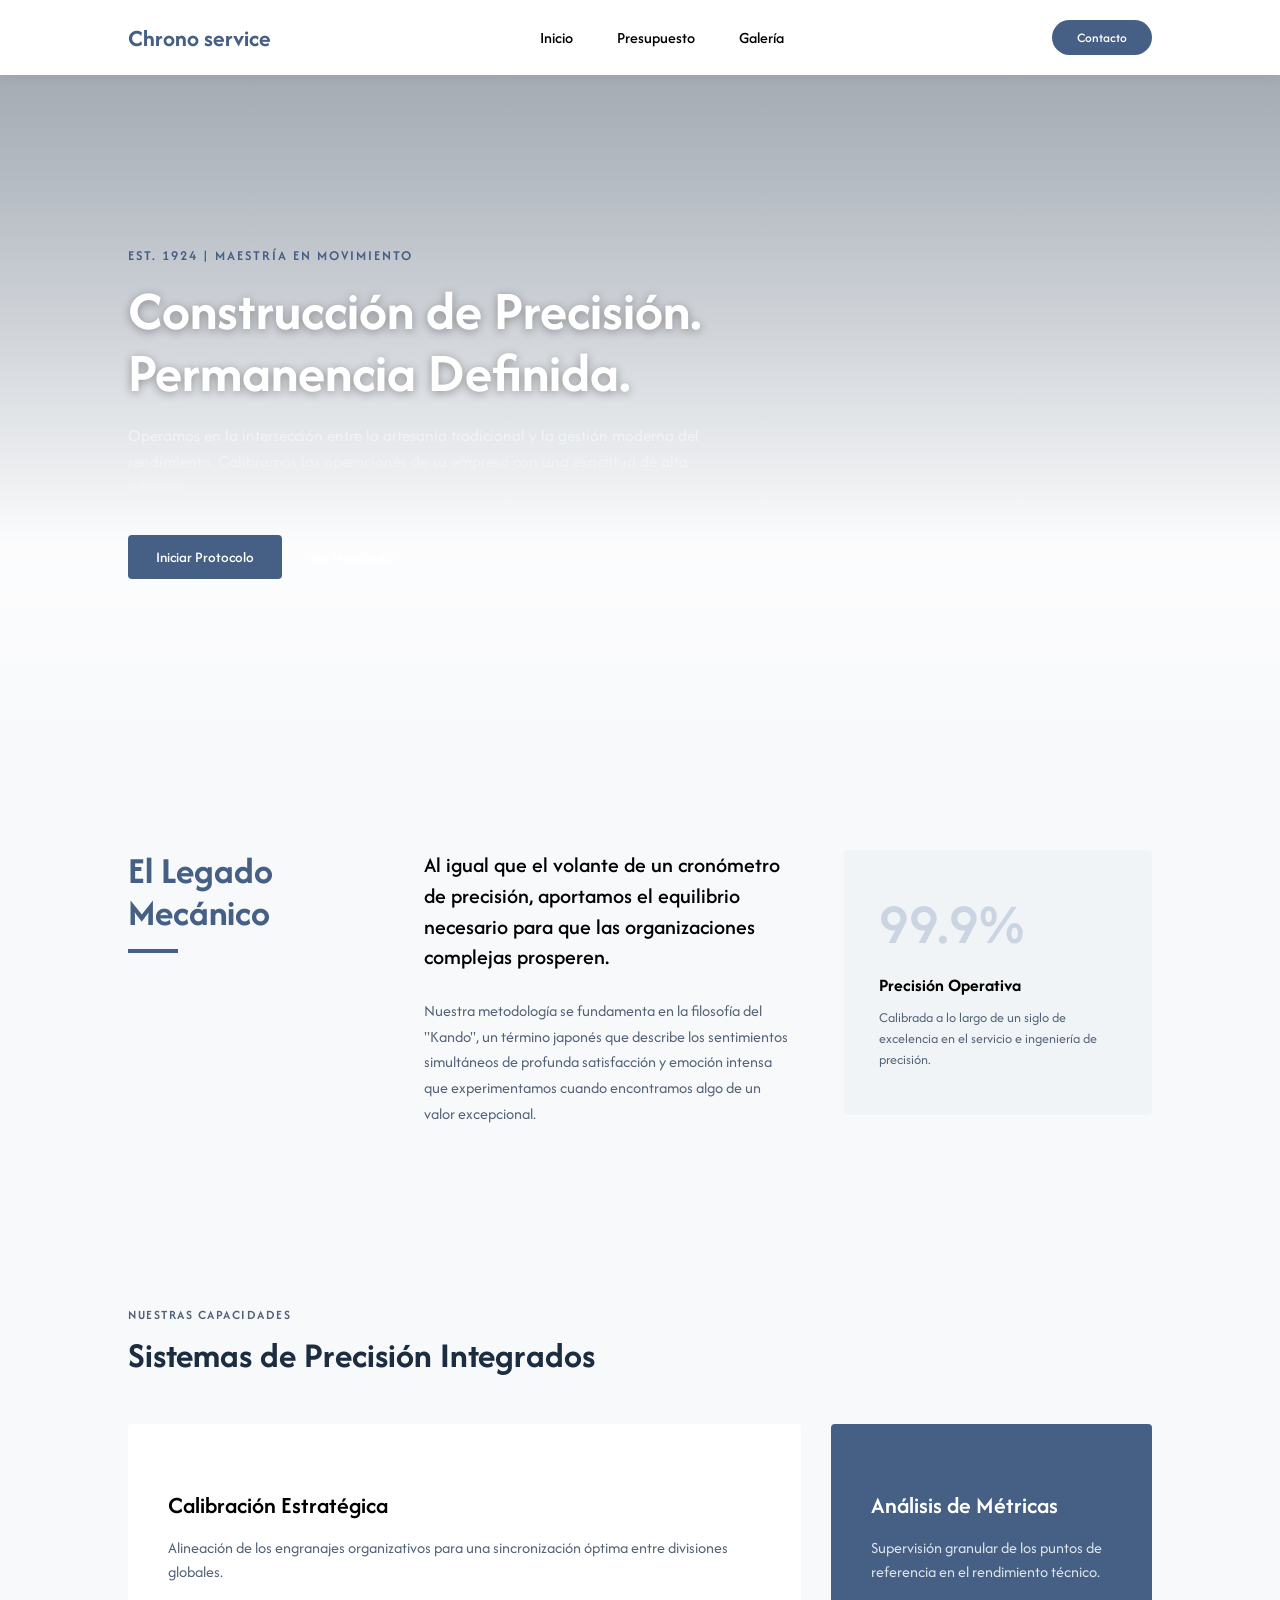
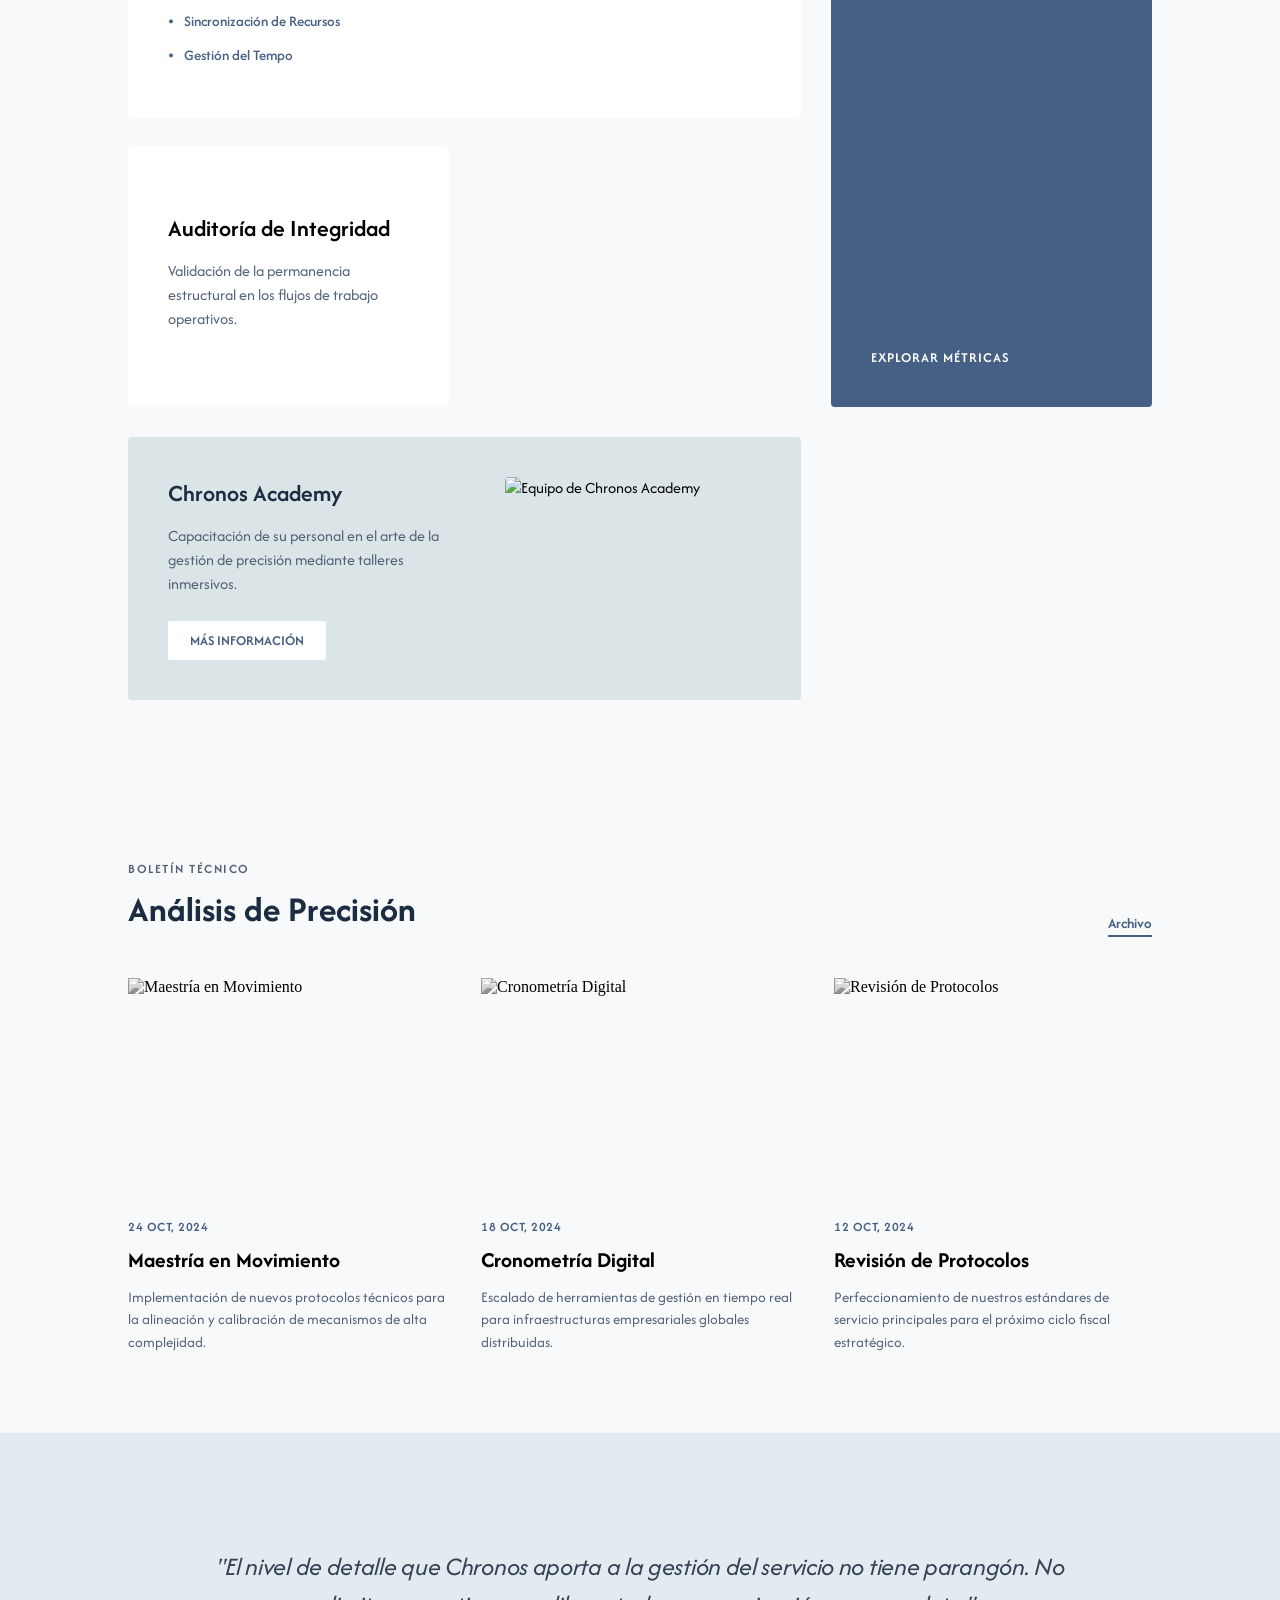
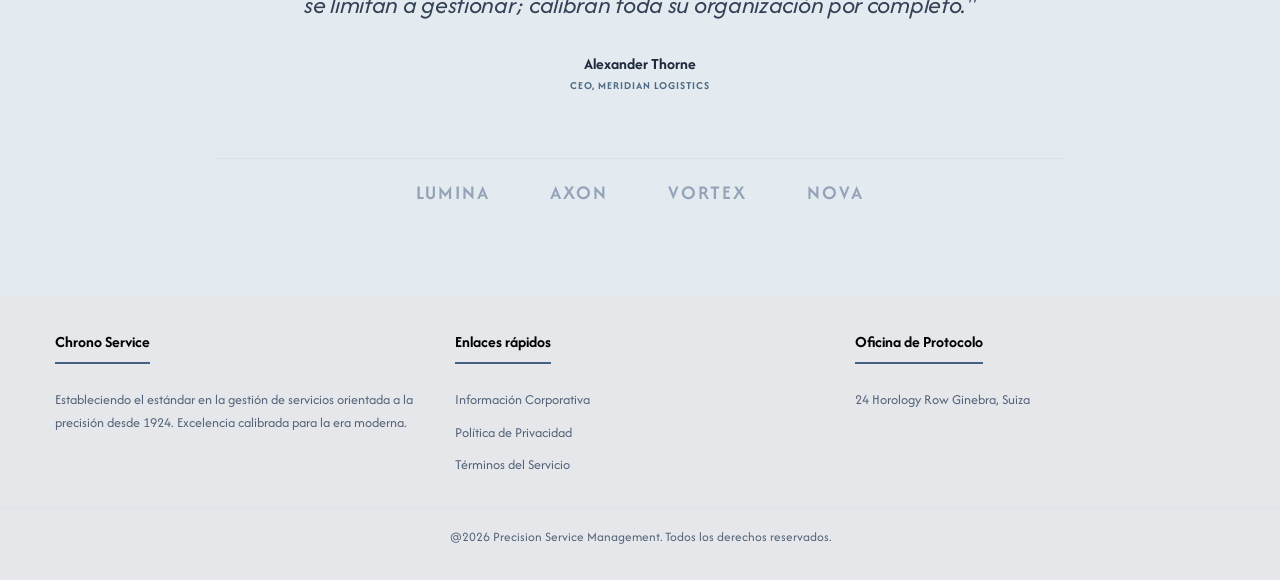
==== commit c0b60df0: "update frontend/index.html" ====
--- a/frontend/index.html
+++ b/frontend/index.html
@@ -4,6 +4,7 @@
   <meta charset="UTF-8">
   <meta name="viewport" content="width=device-width, initial-scale=1.0">
   <title>Chrono service</title>
+
   <link rel="stylesheet" href="css/variables.css">
   <link rel="stylesheet" href="css/global.css">
   <link rel="stylesheet" href="css/paginas/home.css">
@@ -12,197 +13,199 @@
 </head>
 <body>
   <div class="site">
-  <header>
-    <a class="logo" href="index.html"><h1>Chrono service</h1></a>
-    <nav>
-      <ul class="nav_links">
-        <li><a href="index.html" class="active">Inicio</a></li>
-        <li><a href="views/presupuesto.html">Presupuesto</a></li>
-        <li><a href="views/galeria.html">Galería</a></li>
-      </ul>
-    </nav>
-    <a class="cta" href="views/contacto.html"><button>Contacto</button></a>
-  </header>
-  
-  <main class="content">
-    <section class="hero">
-      <div class="hero-content">
-        <p class="hero-subtitle">EST. 1924 | MAESTRÍA EN MOVIMIENTO</p>
-        <h1 class="hero-title">Construcción de Precisión.<br>Permanencia Definida.</h1>
-        <p class="hero-description">
-          Operamos en la intersección entre la artesanía tradicional y la gestión moderna del rendimiento. 
-          Calibramos las operaciones de su empresa con una exactitud de alta relojería.
-        </p>
-        <div class="hero-buttons">
-          <a href="#" class="btn-primary">Iniciar Protocolo</a>
-          <a href="#" class="btn-text"><i class="fa-solid fa-circle-play"></i> Ver Manifiesto</a>
+
+    <header>
+      <a class="logo" href="index.html"><h1>Chrono service</h1></a>
+      
+      <nav>
+        <ul class="nav_links">
+          <li><a href="index.html" class="active">Inicio</a></li>
+          <li><a href="views/presupuesto.html">Presupuesto</a></li>
+          <li><a href="views/galeria.html">Galería</a></li>
+        </ul>
+      </nav>
+      
+      <a class="cta" href="views/contacto.html"><button>Contacto</button></a>
+    </header>
+  
+    <main class="content">
+
+      <section class="hero">
+        <div class="hero-content">
+          <p class="hero-subtitle">EST. 1924 | MAESTRÍA EN MOVIMIENTO</p>
+          <h1 class="hero-title">Construcción de Precisión.<br>Permanencia Definida.</h1>
+          <p class="hero-description">
+            Operamos en la intersección entre la artesanía tradicional y la gestión moderna del rendimiento. 
+            Calibramos las operaciones de su empresa con una exactitud de alta relojería.
+          </p>
+          <div class="hero-buttons">
+            <a href="#" class="btn-primary">Iniciar Protocolo</a>
+            <a href="#" class="btn-text"><i class="fa-solid fa-circle-play"></i> Ver Manifiesto</a>
+          </div>
+        </div>
+      </section>
+      
+      <section class="heritage-section">
+        <div class="heritage-container">
+          
+          <div class="heritage-title-block">
+            <h2>El Legado<br>Mecánico</h2>
+            <div class="title-line"></div> </div>
+          
+          <div class="heritage-text-block">
+            <p class="text-lead">
+              Al igual que el volante de un cronómetro de precisión, aportamos el equilibrio necesario para que las organizaciones complejas prosperen.
+            </p>
+            <p class="text-body">
+              Nuestra metodología se fundamenta en la filosofía del "Kando", un término japonés que describe los sentimientos simultáneos de profunda satisfacción y emoción intensa que experimentamos cuando encontramos algo de un valor excepcional.
+            </p>
+          </div>
+          
+          <div class="heritage-card-block">
+            <div class="stat-card">
+              <span class="stat-number">99.9%</span>
+              <h3>Precisión Operativa</h3>
+              <p>Calibrada a lo largo de un siglo de excelencia en el servicio e ingeniería de precisión.</p>
+            </div>
+          </div>
+      
+        </div>
+      </section>
+      
+      <section class="capabilities-section">
+        <div class="capabilities-container">
+        
+          <div class="capabilities-header">
+            <p class="section-subtitle">NUESTRAS CAPACIDADES</p>
+            <h2 class="section-title">Sistemas de Precisión Integrados</h2>
+          </div>
+    
+          <div class="capabilities-grid">
+            
+            <div class="cap-card card-white card-wide">
+              <div class="card-icon"><i class="fa-solid fa-robot"></i></div>
+              <h3>Calibración Estratégica</h3>
+              <p>Alineación de los engranajes organizativos para una sincronización óptima entre divisiones globales.</p>
+              <ul class="card-list">
+                <li>Sincronización de Recursos</li>
+                <li>Gestión del Tempo</li>
+              </ul>
+            </div>
+      
+            <div class="cap-card card-blue card-tall">
+              <div class="card-icon"><i class="fa-solid fa-chart-line"></i></div>
+              <h3>Análisis de Métricas</h3>
+              <p>Supervisión granular de los puntos de referencia en el rendimiento técnico.</p>
+              <a href="#" class="card-link">EXPLORAR MÉTRICAS <i class="fa-solid fa-arrow-right"></i></a>
+            </div>
+      
+            <div class="cap-card card-white">
+              <div class="card-icon"><i class="fa-solid fa-shield-check"></i></div>
+              <h3>Auditoría de Integridad</h3>
+              <p>Validación de la permanencia estructural en los flujos de trabajo operativos.</p>
+            </div>
+      
+            <div class="cap-card card-grey card-horizontal">
+              <div class="academy-info">
+                <h3>Chronos Academy</h3>
+                <p>Capacitación de su personal en el arte de la gestión de precisión mediante talleres inmersivos.</p>
+                <a href="#" class="btn-academy">MÁS INFORMACIÓN</a>
+              </div>
+              <div class="academy-image">
+                <img src="https://images.unsplash.com/photo-1522071820081-009f0129c71c?q=80&w=600" alt="Equipo de Chronos Academy">
+              </div>
+            </div>
+    
+          </div>
+        </div>
+      </section>
+
+      <section class="insights-section">
+        <div class="insights-container">
+          
+          <div class="insights-header">
+            <div class="header-left">
+              <p class="section-subtitle">BOLETÍN TÉCNICO</p>
+              <h2 class="section-title">Análisis de Precisión</h2>
+            </div>
+            <div class="header-right">
+              <a href="#" class="archive-link">Archivo</a>
+            </div>
+          </div>
+      
+          <div class="insights-grid" id="news-grid"></div>
+      
+        </div>
+      </section>
+      
+      <section class="testimonial-partners">
+        <div class="testimonial-container">
+          
+          <div class="quote-icon">
+            <i class="fa-solid fa-quote-right"></i>
+          </div>
+          
+          <blockquote class="testimonial-text">
+            "El nivel de detalle que Chronos aporta a la gestión del servicio no tiene parangón. No se limitan a gestionar; calibran toda su organización por completo."
+          </blockquote>
+          
+          <div class="testimonial-author">
+            <h4>Alexander Thorne</h4>
+            <p class="author-role">CEO, MERIDIAN LOGISTICS</p>
+          </div>
+      
+          <div class="partners-logo-grid">
+            <span class="partner-logo-item">LUMINA</span>
+            <span class="partner-logo-item">AXON</span>
+            <span class="partner-logo-item">VORTEX</span>
+            <span class="partner-logo-item">NOVA</span>
+          </div>
+      
+        </div>
+      </section>
+    </main>
+  
+    <footer class="footer">
+      <div class="container">
+        <div class="footer-row">
+          
+          <div class="footer-links">
+            <h4>Chrono Service</h4>
+            <ul>
+              <li>
+                Estableciendo el estándar en la gestión de servicios orientada a la precisión desde 1924. 
+                Excelencia calibrada para la era moderna.
+              </li>
+            </ul>
+          </div>
+          
+          <div class="footer-links">
+            <h4>Enlaces rápidos</h4>
+            <ul>
+              <li><a href="#">Información Corporativa</a></li>
+              <li><a href="#">Política de Privacidad</a></li>
+              <li><a href="#">Términos del Servicio</a></li>
+            </ul>
+          </div>
+          
+          <div class="footer-links">
+            <h4>Oficina de Protocolo</h4>
+            <ul>
+              <li>
+                24 Horology Row Ginebra, Suiza
+                <div>
+                  <i class="fa-solid fa-share-nodes"></i>
+                  <i class="fa-solid fa-at"></i>
+                </div>
+              </li>
+            </ul>
+          </div>
+          
         </div>
       </div>
-    </section>
-    
-    <section class="heritage-section">
-      <div class="heritage-container">
-        
-        <div class="heritage-title-block">
-          <h2>El Legado<br>Mecánico</h2>
-          <div class="title-line"></div>
-        </div>
-        
-        <div class="heritage-text-block">
-          <p class="text-lead">
-            Al igual que el volante de un cronómetro de precisión, aportamos el equilibrio necesario para que las organizaciones complejas prosperen.
-          </p>
-          <p class="text-body">
-            Nuestra metodología se fundamenta en la filosofía del "Kando", un término japonés que describe los sentimientos simultáneos de profunda satisfacción y emoción intensa que experimentamos cuando encontramos algo de un valor excepcional.
-          </p>
-        </div>
-        
-        <div class="heritage-card-block">
-          <div class="stat-card">
-            <span class="stat-number">99.9%</span>
-            <h3>Precisión Operativa</h3>
-            <p>Calibrada a lo largo de un siglo de excelencia en el servicio e ingeniería de precisión.</p>
-          </div>
-        </div>
-    
-      </div>
-    </section>
-    
-    <section class="capabilities-section">
-      <div class="capabilities-container">
-      
-      <div class="capabilities-header">
-        <p class="section-subtitle">NUESTRAS CAPACIDADES</p>
-        <h2 class="section-title">Sistemas de Precisión Integrados</h2>
-      </div>
-  
-      <div class="capabilities-grid">
-        
-        <div class="cap-card card-white card-wide">
-          <div class="card-icon"><i class="fa-solid fa-robot"></i></div>
-          <h3>Calibración Estratégica</h3>
-          <p>Alineación de los engranajes organizativos para una sincronización óptima entre divisiones globales.</p>
-          <ul class="card-list">
-            <li>Sincronización de Recursos</li>
-            <li>Gestión del Tempo</li>
-          </ul>
-        </div>
-  
-        <div class="cap-card card-blue card-tall">
-          <div class="card-icon"><i class="fa-solid fa-chart-line"></i></div>
-          <h3>Análisis de Métricas</h3>
-          <p>Supervisión granular de los puntos de referencia en el rendimiento técnico.</p>
-          <a href="#" class="card-link">EXPLORAR MÉTRICAS <i class="fa-solid fa-arrow-right"></i></a>
-        </div>
-  
-        <div class="cap-card card-white">
-          <div class="card-icon"><i class="fa-solid fa-shield-check"></i></div>
-          <h3>Auditoría de Integridad</h3>
-          <p>Validación de la permanencia estructural en los flujos de trabajo operativos.</p>
-        </div>
-  
-        <div class="cap-card card-grey card-horizontal">
-          <div class="academy-info">
-            <h3>Chronos Academy</h3>
-            <p>Capacitación de su personal en el arte de la gestión de precisión mediante talleres inmersivos.</p>
-            <a href="#" class="btn-academy">MÁS INFORMACIÓN</a>
-          </div>
-          <div class="academy-image">
-            <img src="https://images.unsplash.com/photo-1522071820081-009f0129c71c?q=80&w=600" alt="Equipo de Chronos Academy">
-          </div>
-        </div>
-  
-      </div>
-    </div>
-    </section>
-
-    <section class="insights-section">
-      <div class="insights-container">
-        
-        <div class="insights-header">
-          <div class="header-left">
-            <p class="section-subtitle">BOLETÍN TÉCNICO</p>
-            <h2 class="section-title">Análisis de Precisión</h2>
-          </div>
-          <div class="header-right">
-            <a href="#" class="archive-link">Archivo</a>
-          </div>
-        </div>
-    
-        <div class="insights-grid" id="news-grid">
-          </div>
-    
-      </div>
-    </section>
-    
-    <section class="testimonial-partners">
-      <div class="testimonial-container">
-        
-        <div class="quote-icon">
-          <i class="fa-solid fa-quote-right"></i>
-        </div>
-        
-        <blockquote class="testimonial-text">
-          "El nivel de detalle que Chronos aporta a la gestión del servicio no tiene parangón. No se limitan a gestionar; calibran toda su organización por completo."
-        </blockquote>
-        
-        <div class="testimonial-author">
-          <h4>Alexander Thorne</h4>
-          <p class="author-role">CEO, MERIDIAN LOGISTICS</p>
-        </div>
-    
-        <div class="partners-logo-grid">
-          <span class="partner-logo-item">LUMINA</span>
-          <span class="partner-logo-item">AXON</span>
-          <span class="partner-logo-item">VORTEX</span>
-          <span class="partner-logo-item">NOVA</span>
-        </div>
-    
-      </div>
-    </section>
-  </main>
-  
-  <footer class="footer">
-    <div class="container">
-      <div class="footer-row">
-        <div class="footer-links">
-          <h4>Chrono Service</h4>
-          <ul>
-            <li>
-              Estableciendo el estándar en la gestión de servicios orientada a la precisión desde 1924. 
-              Excelencia calibrada para la era moderna.
-            </li>
-          </ul>
-        </div>
-        
-        <div class="footer-links">
-          <h4>Enlaces rápidos</h4>
-          <ul>
-            <li><a href="#">Información Corporativa</a></li>
-            <li><a href="#">Política de Privacidad</a></li>
-            <li><a href="#">Términos del Servicio</a></li>
-          </ul>
-        </div>
-        
-        <div class="footer-links">
-          <h4>Oficina de Protocolo</h4>
-          <ul>
-            <li>
-              24 Horology Row Ginebra, Suiza
-              <div>
-                <i class="fa-solid fa-share-nodes"></i>
-                <i class="fa-solid fa-at"></i>
-              </div>
-            </li>
-          </ul>
-        </div>
-        
-      </div>
-    </div>
-    
-    <hr>
-    <h5>@2026 Precision Service Management. Todos los derechos reservados.</h5>
-  </footer>
+      
+      <hr> <h5>@2026 Precision Service Management. Todos los derechos reservados.</h5>
+    </footer>
   </div>
   
   <script src="js/script.js"></script>
--- a/frontend/css/paginas/home.css
+++ b/frontend/css/paginas/home.css
@@ -84,6 +84,7 @@
   font-weight: 500;
   font-size: 15px;
   border-radius: 4px;
+  text-decoration: none;
   transition: background-color 0.3s;
 }
 
@@ -92,12 +93,13 @@
 }
 
 .btn-text {
-  display: flex;
+  display: inline-flex;
   align-items: center;
   gap: 8px;
   color: #ffffff;
   font-weight: 600;
   font-size: 15px;
+  text-decoration: none;
   transition: opacity 0.3s;
 }
 
@@ -197,10 +199,10 @@
   }
 }
 
+
 /* --- SECTION: OUR CAPABILITIES --- */
-
 .capabilities-section {
-  background-color: var(--color-main); /* Tu color #F8F9FB */
+  background-color: var(--color-main);
   padding: 80px 10%;
   width: 100%;
 }
@@ -210,7 +212,6 @@
   margin: 0 auto;
 }
 
-/* Encabezado */
 .capabilities-header {
   margin-bottom: 45px;
 }
@@ -235,14 +236,11 @@
 /* --- REJILLA BENTO GRID --- */
 .capabilities-grid {
   display: grid;
-  /* Creamos 3 columnas del mismo tamaño */
   grid-template-columns: repeat(3, 1fr);
-  /* Definimos las filas de manera automática según contenido */
   grid-auto-rows: minmax(260px, auto);
   gap: 30px;
 }
 
-/* Estilos comunes de las tarjetas */
 .cap-card {
   border-radius: 4px;
   padding: 40px;
@@ -269,8 +267,6 @@
 }
 
 /* --- VARIACIONES DE TARJETA --- */
-
-/* Tarjetas Blancas (1 y 3) */
 .card-white {
   background-color: #ffffff;
   color: #000000;
@@ -284,10 +280,10 @@
   color: var(--color-secondary);
 }
 
-/* Lista de viñetas en tarjeta 1 */
 .card-list {
   margin-top: 25px;
   list-style: none;
+  padding-left: 0; /* Corrección para limpiar padding por defecto */
 }
 
 .card-list li {
@@ -306,9 +302,8 @@
   font-size: 18px;
 }
 
-/* Tarjeta Azul Destacada (2) */
 .card-blue {
-  background-color: var(--color-primary); /* Tu color #456084 */
+  background-color: var(--color-primary);
   color: #ffffff;
 }
 
@@ -319,7 +314,7 @@
 .card-blue p {
   color: var(--color-neutral);
   opacity: 0.9;
-  margin-bottom: auto; /* Empuja el enlace hacia abajo del todo */
+  margin-bottom: auto; /* Empuja el enlace hacia abajo */
 }
 
 .card-link {
@@ -331,6 +326,7 @@
   display: inline-flex;
   align-items: center;
   gap: 8px;
+  text-decoration: none;
   transition: opacity 0.3s;
 }
 
@@ -338,9 +334,8 @@
   opacity: 0.8;
 }
 
-/* Tarjeta Gris Horizontal (4) */
 .card-grey {
-  background-color: var(--color-tertiary); /* Color suave #DBE4E7 */
+  background-color: var(--color-tertiary);
   color: #000000;
 }
 
@@ -353,23 +348,19 @@
   margin-bottom: 25px;
 }
 
-/* --- COMPORTAMIENTOS TAMAÑO GRID (BENTO EXCLUSIVO) --- */
-
-/* Tarjeta 1: Ocupa 2 columnas de ancho */
+/* --- COMPORTAMIENTOS BENTO GRID --- */
 .card-wide {
   grid-column: span 2;
 }
 
-/* Tarjeta 2: Ocupa 2 filas de alto y se posiciona en la tercera columna */
 .card-tall {
   grid-column: 3;
   grid-row: span 2;
 }
 
-/* Tarjeta 4: Ocupa 2 columnas de ancho abajo */
 .card-horizontal {
   grid-column: span 2;
-  flex-direction: row; /* Coloca el texto a la izquierda y la imagen a la derecha */
+  flex-direction: row; 
   align-items: center;
   gap: 30px;
 }
@@ -387,11 +378,10 @@
 .academy-image img {
   width: 100%;
   height: 100%;
-  object-fit: cover; /* Ajusta la imagen recortándola de forma estética */
+  object-fit: cover;
   border-radius: 4px;
 }
 
-/* Botón blanco de la academia */
 .btn-academy {
   display: inline-block;
   padding: 10px 22px;
@@ -400,6 +390,7 @@
   font-weight: 600;
   font-size: 14px;
   border-radius: 2px;
+  text-decoration: none;
   transition: background-color 0.3s;
 }
 
@@ -407,14 +398,13 @@
   background-color: var(--color-neutral);
 }
 
-/* --- RESPONSIVE DESIGN --- */
+/* --- RESPONSIVE CAPABILITIES --- */
 @media (max-width: 950px) {
   .capabilities-grid {
-    grid-template-columns: 1fr; /* Pasa a una sola columna en pantallas pequeñas */
+    grid-template-columns: 1fr;
     grid-auto-rows: auto;
   }
   
-  /* Deshacemos las fusiones de celdas en móvil */
   .card-wide, .card-tall, .card-horizontal {
     grid-column: auto;
     grid-row: auto;
@@ -422,12 +412,14 @@
 
   .card-horizontal {
     flex-direction: column;
-  }
-}
+    align-items: flex-start;
+  }
+}
+
 
 /* --- SECTION: PRECISION INSIGHTS --- */
 .insights-section {
-  background-color: var(--color-main); /* #F8F9FB */
+  background-color: var(--color-main);
   padding: 80px 10%;
   width: 100%;
 }
@@ -437,7 +429,6 @@
   margin: 0 auto;
 }
 
-/* Alineación de la cabecera */
 .insights-header {
   display: flex;
   justify-content: space-between;
@@ -452,6 +443,7 @@
   color: var(--color-primary);
   border-bottom: 2px solid var(--color-primary);
   padding-bottom: 2px;
+  text-decoration: none;
   transition: opacity 0.3s;
 }
 
@@ -459,18 +451,16 @@
   opacity: 0.8;
 }
 
-/* Estructura de las 3 columnas */
 .insights-grid {
   display: grid;
   grid-template-columns: repeat(3, 1fr);
   gap: 35px;
 }
 
-/* Estilos de cada tarjeta de artículo */
 .news-card {
   display: flex;
   flex-direction: column;
-  background: transparent; /* Sin fondo, igual que en tu captura */
+  background: transparent;
 }
 
 .card-thumb {
@@ -484,11 +474,10 @@
   width: 100%;
   height: 100%;
   object-fit: cover;
-  filter: grayscale(100%); /* Efecto blanco y negro como tu captura */
+  filter: grayscale(100%);
   transition: filter 0.4s ease;
 }
 
-/* Opcional: Que recupere el color sutilmente al pasar el ratón */
 .news-card:hover .card-thumb img {
   filter: grayscale(30%);
 }
@@ -518,10 +507,10 @@
 .card-text {
   font-size: 15px;
   line-height: 1.5;
-  color: var(--color-secondary); /* #516176 */
-}
-
-/* --- RESPONSIVE --- */
+  color: var(--color-secondary);
+}
+
+/* --- RESPONSIVE INSIGHTS --- */
 @media (max-width: 900px) {
   .insights-header {
     flex-direction: column;
@@ -530,14 +519,15 @@
   }
   
   .insights-grid {
-    grid-template-columns: 1fr; /* Colapsa a una sola columna en móviles */
+    grid-template-columns: 1fr;
     gap: 40px;
   }
 }
+
 
 /* --- TESTIMONIAL & PARTNERS SECTION --- */
 .testimonial-partners {
-  background-color: #e3ebf0; /* Fondo azul grisáceo suave exacto */
+  background-color: #e3ebf0;
   padding: 90px 10%;
   display: flex;
   justify-content: center;
@@ -553,27 +543,25 @@
   align-items: center;
 }
 
-/* Icono estilizado de comillas */
 .quote-icon {
   font-size: 36px;
-  color: #2b4360; /* Azul corporativo oscuro */
+  color: #2b4360;
   margin-bottom: 25px;
   opacity: 0.95;
 }
 
-/* Cuerpo de la cita bibliográfica */
 .testimonial-text {
   font-family: "Afacad", sans-serif;
   font-size: 26px;
   font-weight: 400;
   font-style: italic;
-  color: #334155; /* Texto oscuro suave para alta legibilidad */
+  color: #334155;
   line-height: 1.45;
-  margin: 0 0 30px 0;
+  /* Corrección de márgenes laterales para evitar herencias de bloque nativas */
+  margin: 0 auto 30px auto; 
   letter-spacing: -0.3px;
 }
 
-/* Firma del autor */
 .testimonial-author h4 {
   font-family: "Afacad", sans-serif;
   font-size: 16px;
@@ -586,21 +574,20 @@
   font-family: "Afacad", sans-serif;
   font-size: 11px;
   font-weight: 700;
-  color: #516a85; /* Tono intermedio para jerarquía */
+  color: #516a85;
   letter-spacing: 1px;
   text-transform: uppercase;
-  margin-bottom: 65px; /* Espacio extra antes de los logos */
-}
-
-/* Grid horizontal para logotipos corporativos */
+  margin-bottom: 65px;
+}
+
 .partners-logo-grid {
   display: flex;
   justify-content: center;
   align-items: center;
-  gap: 60px; /* Separación simétrica de las firmas */
+  gap: 60px;
   flex-wrap: wrap;
   width: 100%;
-  border-top: 1px solid rgba(0, 0, 0, 0.04); /* Línea de división casi invisible opcional */
+  border-top: 1px solid rgba(0, 0, 0, 0.04);
   padding-top: 20px;
 }
 
@@ -608,18 +595,17 @@
   font-family: "Afacad", sans-serif;
   font-size: 20px;
   font-weight: 600;
-  color: #94a3b8; /* Gris muted idéntico para simular marcas */
+  color: #94a3b8;
   letter-spacing: 2px;
   user-select: none;
   transition: color 0.2s ease;
 }
 
-/* Pequeño extra interactivo elegante */
 .partner-logo-item:hover {
   color: #475569;
 }
 
-/* Ajuste responsivo para pantallas móviles o tablets en DeX */
+/* --- RESPONSIVE TESTIMONIAL --- */
 @media (max-width: 640px) {
   .testimonial-text {
     font-size: 20px;
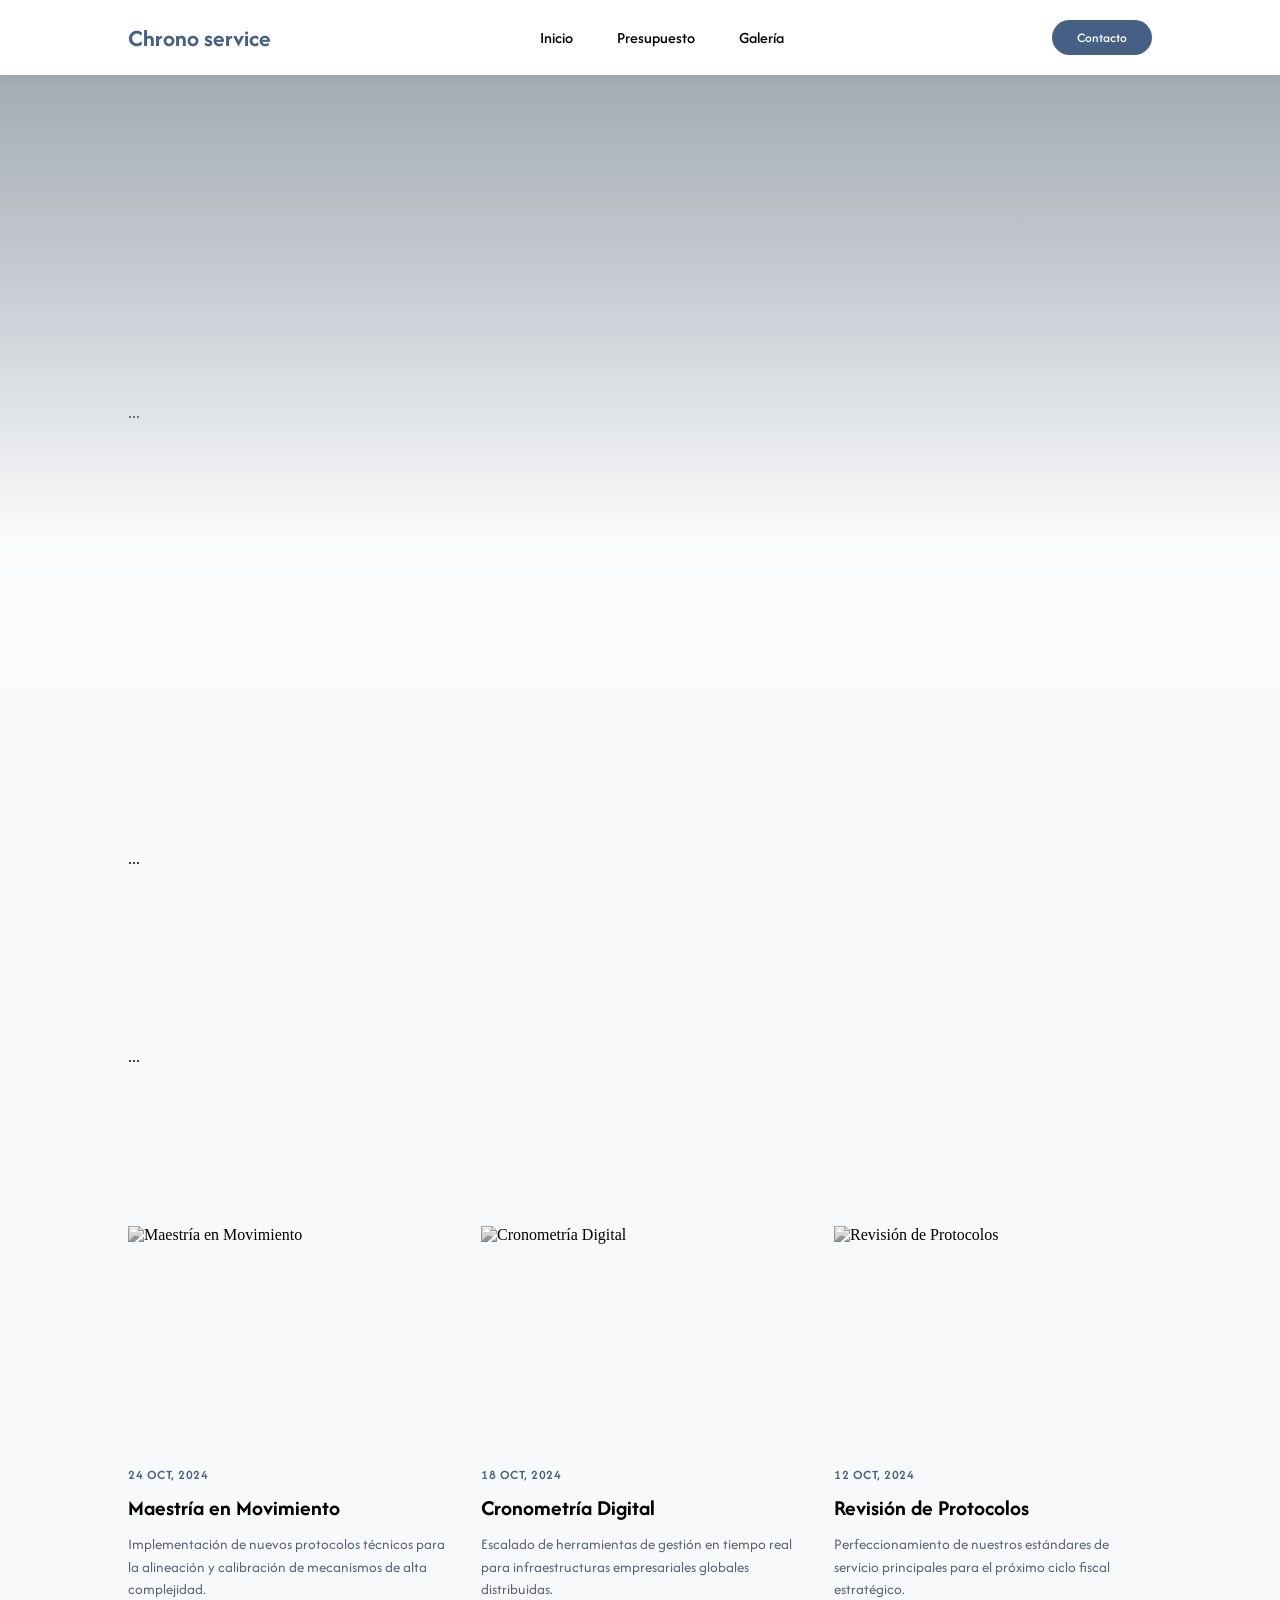
==== commit f261b315: "update frontend/index.html" ====
--- a/frontend/index.html
+++ b/frontend/index.html
@@ -1,22 +1,29 @@
 <!DOCTYPE html>
 <html lang="es">
 <head>
+  <!-- Configuración básica del documento -->
   <meta charset="UTF-8">
   <meta name="viewport" content="width=device-width, initial-scale=1.0">
+
+  <!-- Título de la página -->
   <title>Chrono service</title>
 
+  <!-- Hojas de estilo -->
   <link rel="stylesheet" href="css/variables.css">
   <link rel="stylesheet" href="css/global.css">
   <link rel="stylesheet" href="css/paginas/home.css">
-  
+
+  <!-- Librería de iconos Font Awesome -->
   <link rel="stylesheet" href="https://cdnjs.cloudflare.com/ajax/libs/font-awesome/7.0.1/css/all.min.css" integrity="sha512-2SwdPD6INVrV/lHTZbO2nodKhrnDdJK9/kg2XD1r9uGqPo1cUbujc+IYdlYdEErWNu69gVcYgdxlmVmzTWnetw==" crossorigin="anonymous" referrerpolicy="no-referrer" />
 </head>
+
 <body>
   <div class="site">
 
+    <!-- ===== CABECERA Y NAVEGACIÓN ===== -->
     <header>
       <a class="logo" href="index.html"><h1>Chrono service</h1></a>
-      
+
       <nav>
         <ul class="nav_links">
           <li><a href="index.html" class="active">Inicio</a></li>
@@ -24,190 +31,54 @@
           <li><a href="views/galeria.html">Galería</a></li>
         </ul>
       </nav>
-      
-      <a class="cta" href="views/contacto.html"><button>Contacto</button></a>
+
+      <a class="cta" href="views/contacto.html">
+        <button>Contacto</button>
+      </a>
     </header>
-  
+
     <main class="content">
 
+      <!-- ===== SECCIÓN HERO PRINCIPAL ===== -->
       <section class="hero">
-        <div class="hero-content">
-          <p class="hero-subtitle">EST. 1924 | MAESTRÍA EN MOVIMIENTO</p>
-          <h1 class="hero-title">Construcción de Precisión.<br>Permanencia Definida.</h1>
-          <p class="hero-description">
-            Operamos en la intersección entre la artesanía tradicional y la gestión moderna del rendimiento. 
-            Calibramos las operaciones de su empresa con una exactitud de alta relojería.
-          </p>
-          <div class="hero-buttons">
-            <a href="#" class="btn-primary">Iniciar Protocolo</a>
-            <a href="#" class="btn-text"><i class="fa-solid fa-circle-play"></i> Ver Manifiesto</a>
-          </div>
-        </div>
-      </section>
-      
-      <section class="heritage-section">
-        <div class="heritage-container">
-          
-          <div class="heritage-title-block">
-            <h2>El Legado<br>Mecánico</h2>
-            <div class="title-line"></div> </div>
-          
-          <div class="heritage-text-block">
-            <p class="text-lead">
-              Al igual que el volante de un cronómetro de precisión, aportamos el equilibrio necesario para que las organizaciones complejas prosperen.
-            </p>
-            <p class="text-body">
-              Nuestra metodología se fundamenta en la filosofía del "Kando", un término japonés que describe los sentimientos simultáneos de profunda satisfacción y emoción intensa que experimentamos cuando encontramos algo de un valor excepcional.
-            </p>
-          </div>
-          
-          <div class="heritage-card-block">
-            <div class="stat-card">
-              <span class="stat-number">99.9%</span>
-              <h3>Precisión Operativa</h3>
-              <p>Calibrada a lo largo de un siglo de excelencia en el servicio e ingeniería de precisión.</p>
-            </div>
-          </div>
-      
-        </div>
-      </section>
-      
-      <section class="capabilities-section">
-        <div class="capabilities-container">
-        
-          <div class="capabilities-header">
-            <p class="section-subtitle">NUESTRAS CAPACIDADES</p>
-            <h2 class="section-title">Sistemas de Precisión Integrados</h2>
-          </div>
-    
-          <div class="capabilities-grid">
-            
-            <div class="cap-card card-white card-wide">
-              <div class="card-icon"><i class="fa-solid fa-robot"></i></div>
-              <h3>Calibración Estratégica</h3>
-              <p>Alineación de los engranajes organizativos para una sincronización óptima entre divisiones globales.</p>
-              <ul class="card-list">
-                <li>Sincronización de Recursos</li>
-                <li>Gestión del Tempo</li>
-              </ul>
-            </div>
-      
-            <div class="cap-card card-blue card-tall">
-              <div class="card-icon"><i class="fa-solid fa-chart-line"></i></div>
-              <h3>Análisis de Métricas</h3>
-              <p>Supervisión granular de los puntos de referencia en el rendimiento técnico.</p>
-              <a href="#" class="card-link">EXPLORAR MÉTRICAS <i class="fa-solid fa-arrow-right"></i></a>
-            </div>
-      
-            <div class="cap-card card-white">
-              <div class="card-icon"><i class="fa-solid fa-shield-check"></i></div>
-              <h3>Auditoría de Integridad</h3>
-              <p>Validación de la permanencia estructural en los flujos de trabajo operativos.</p>
-            </div>
-      
-            <div class="cap-card card-grey card-horizontal">
-              <div class="academy-info">
-                <h3>Chronos Academy</h3>
-                <p>Capacitación de su personal en el arte de la gestión de precisión mediante talleres inmersivos.</p>
-                <a href="#" class="btn-academy">MÁS INFORMACIÓN</a>
-              </div>
-              <div class="academy-image">
-                <img src="https://images.unsplash.com/photo-1522071820081-009f0129c71c?q=80&w=600" alt="Equipo de Chronos Academy">
-              </div>
-            </div>
-    
-          </div>
-        </div>
+        ...
       </section>
 
+      <!-- ===== SECCIÓN LEGADO MECÁNICO ===== -->
+      <section class="heritage-section">
+        ...
+      </section>
+
+      <!-- ===== SECCIÓN DE CAPACIDADES Y SERVICIOS ===== -->
+      <section class="capabilities-section">
+        ...
+      </section>
+
+      <!-- ===== SECCIÓN DE NOTICIAS Y ANÁLISIS ===== -->
       <section class="insights-section">
-        <div class="insights-container">
-          
-          <div class="insights-header">
-            <div class="header-left">
-              <p class="section-subtitle">BOLETÍN TÉCNICO</p>
-              <h2 class="section-title">Análisis de Precisión</h2>
-            </div>
-            <div class="header-right">
-              <a href="#" class="archive-link">Archivo</a>
-            </div>
-          </div>
-      
-          <div class="insights-grid" id="news-grid"></div>
-      
-        </div>
+        <!-- Las noticias se cargan dinámicamente mediante JavaScript -->
+        <div class="insights-grid" id="news-grid"></div>
       </section>
-      
+
+      <!-- ===== TESTIMONIOS Y SOCIOS ===== -->
       <section class="testimonial-partners">
-        <div class="testimonial-container">
-          
-          <div class="quote-icon">
-            <i class="fa-solid fa-quote-right"></i>
-          </div>
-          
-          <blockquote class="testimonial-text">
-            "El nivel de detalle que Chronos aporta a la gestión del servicio no tiene parangón. No se limitan a gestionar; calibran toda su organización por completo."
-          </blockquote>
-          
-          <div class="testimonial-author">
-            <h4>Alexander Thorne</h4>
-            <p class="author-role">CEO, MERIDIAN LOGISTICS</p>
-          </div>
-      
-          <div class="partners-logo-grid">
-            <span class="partner-logo-item">LUMINA</span>
-            <span class="partner-logo-item">AXON</span>
-            <span class="partner-logo-item">VORTEX</span>
-            <span class="partner-logo-item">NOVA</span>
-          </div>
-      
-        </div>
+        ...
       </section>
+
     </main>
-  
+
+    <!-- ===== PIE DE PÁGINA ===== -->
     <footer class="footer">
-      <div class="container">
-        <div class="footer-row">
-          
-          <div class="footer-links">
-            <h4>Chrono Service</h4>
-            <ul>
-              <li>
-                Estableciendo el estándar en la gestión de servicios orientada a la precisión desde 1924. 
-                Excelencia calibrada para la era moderna.
-              </li>
-            </ul>
-          </div>
-          
-          <div class="footer-links">
-            <h4>Enlaces rápidos</h4>
-            <ul>
-              <li><a href="#">Información Corporativa</a></li>
-              <li><a href="#">Política de Privacidad</a></li>
-              <li><a href="#">Términos del Servicio</a></li>
-            </ul>
-          </div>
-          
-          <div class="footer-links">
-            <h4>Oficina de Protocolo</h4>
-            <ul>
-              <li>
-                24 Horology Row Ginebra, Suiza
-                <div>
-                  <i class="fa-solid fa-share-nodes"></i>
-                  <i class="fa-solid fa-at"></i>
-                </div>
-              </li>
-            </ul>
-          </div>
-          
-        </div>
-      </div>
-      
-      <hr> <h5>@2026 Precision Service Management. Todos los derechos reservados.</h5>
+
+      <!-- Información corporativa -->
+      <!-- Enlaces rápidos -->
+      <!-- Datos de contacto -->
+
     </footer>
+
   </div>
-  
+
+  <!-- Archivo JavaScript principal -->
   <script src="js/script.js"></script>
 </body>
 </html>
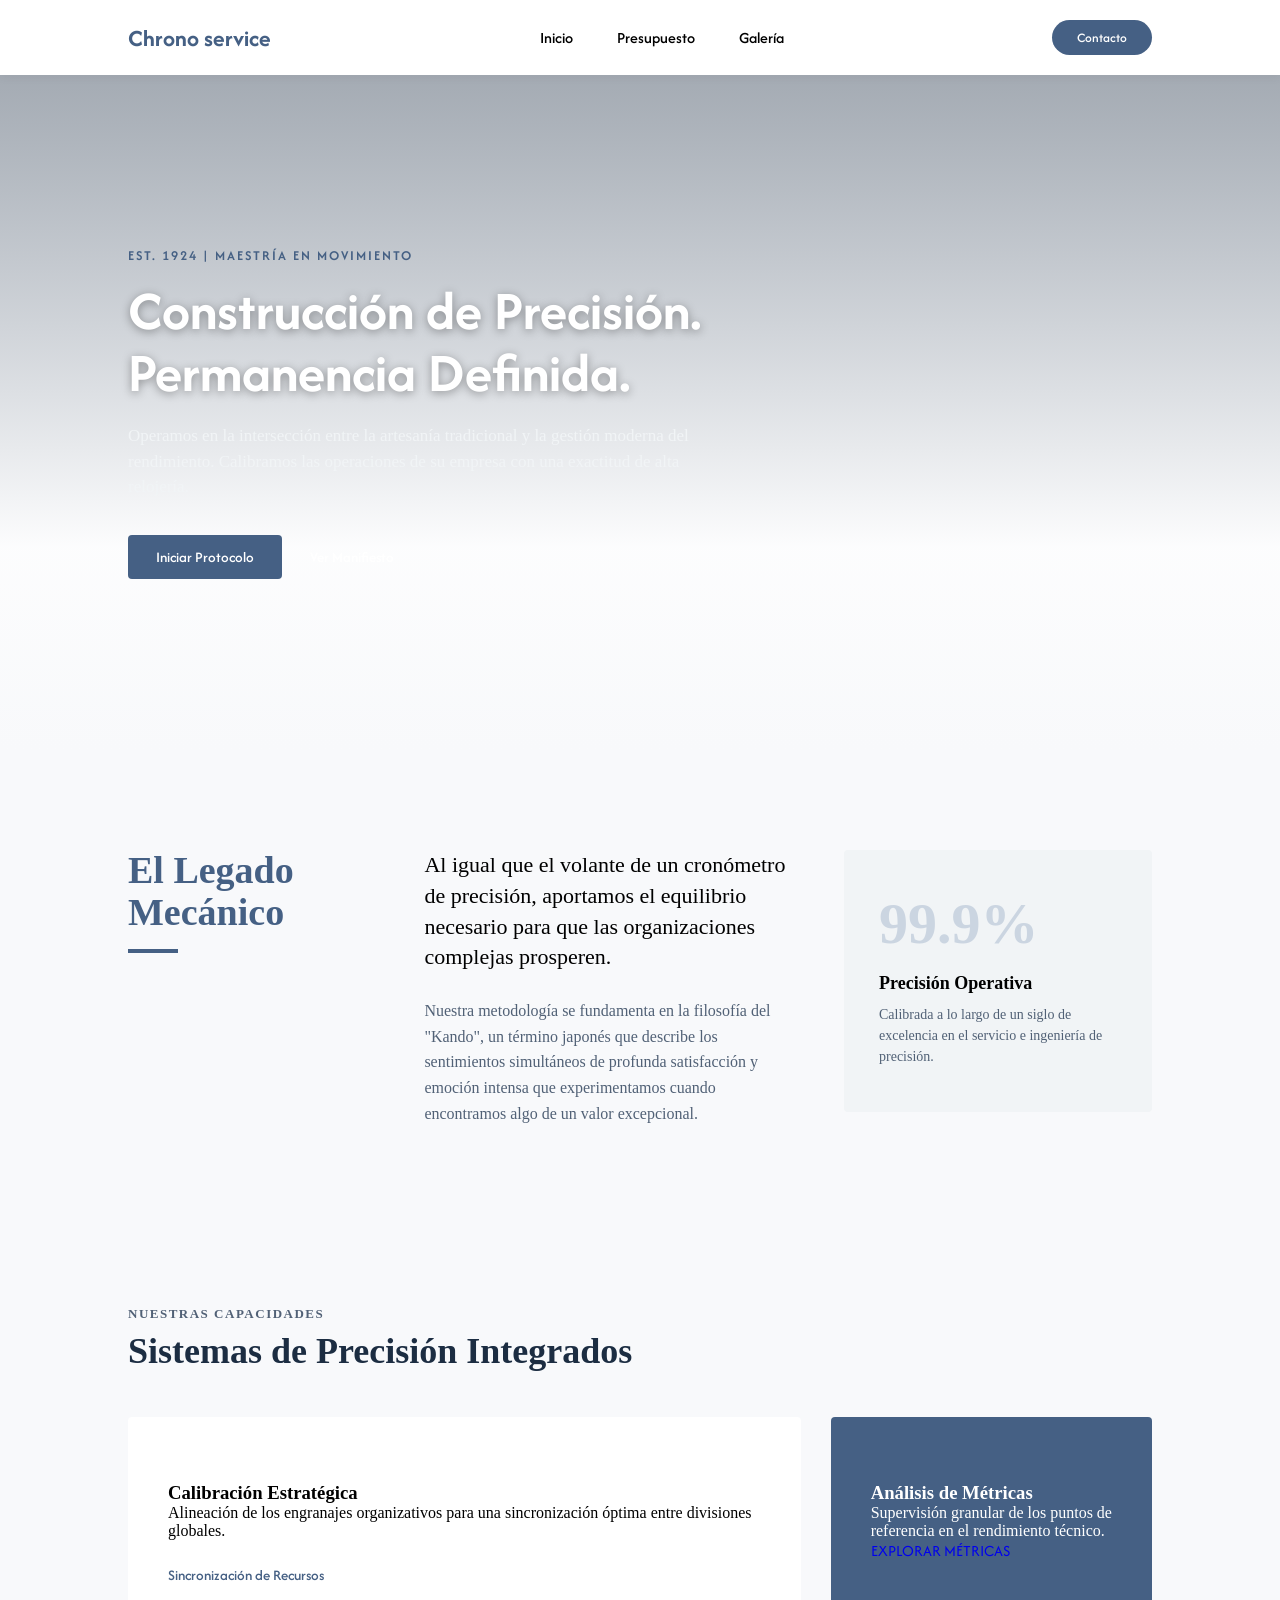
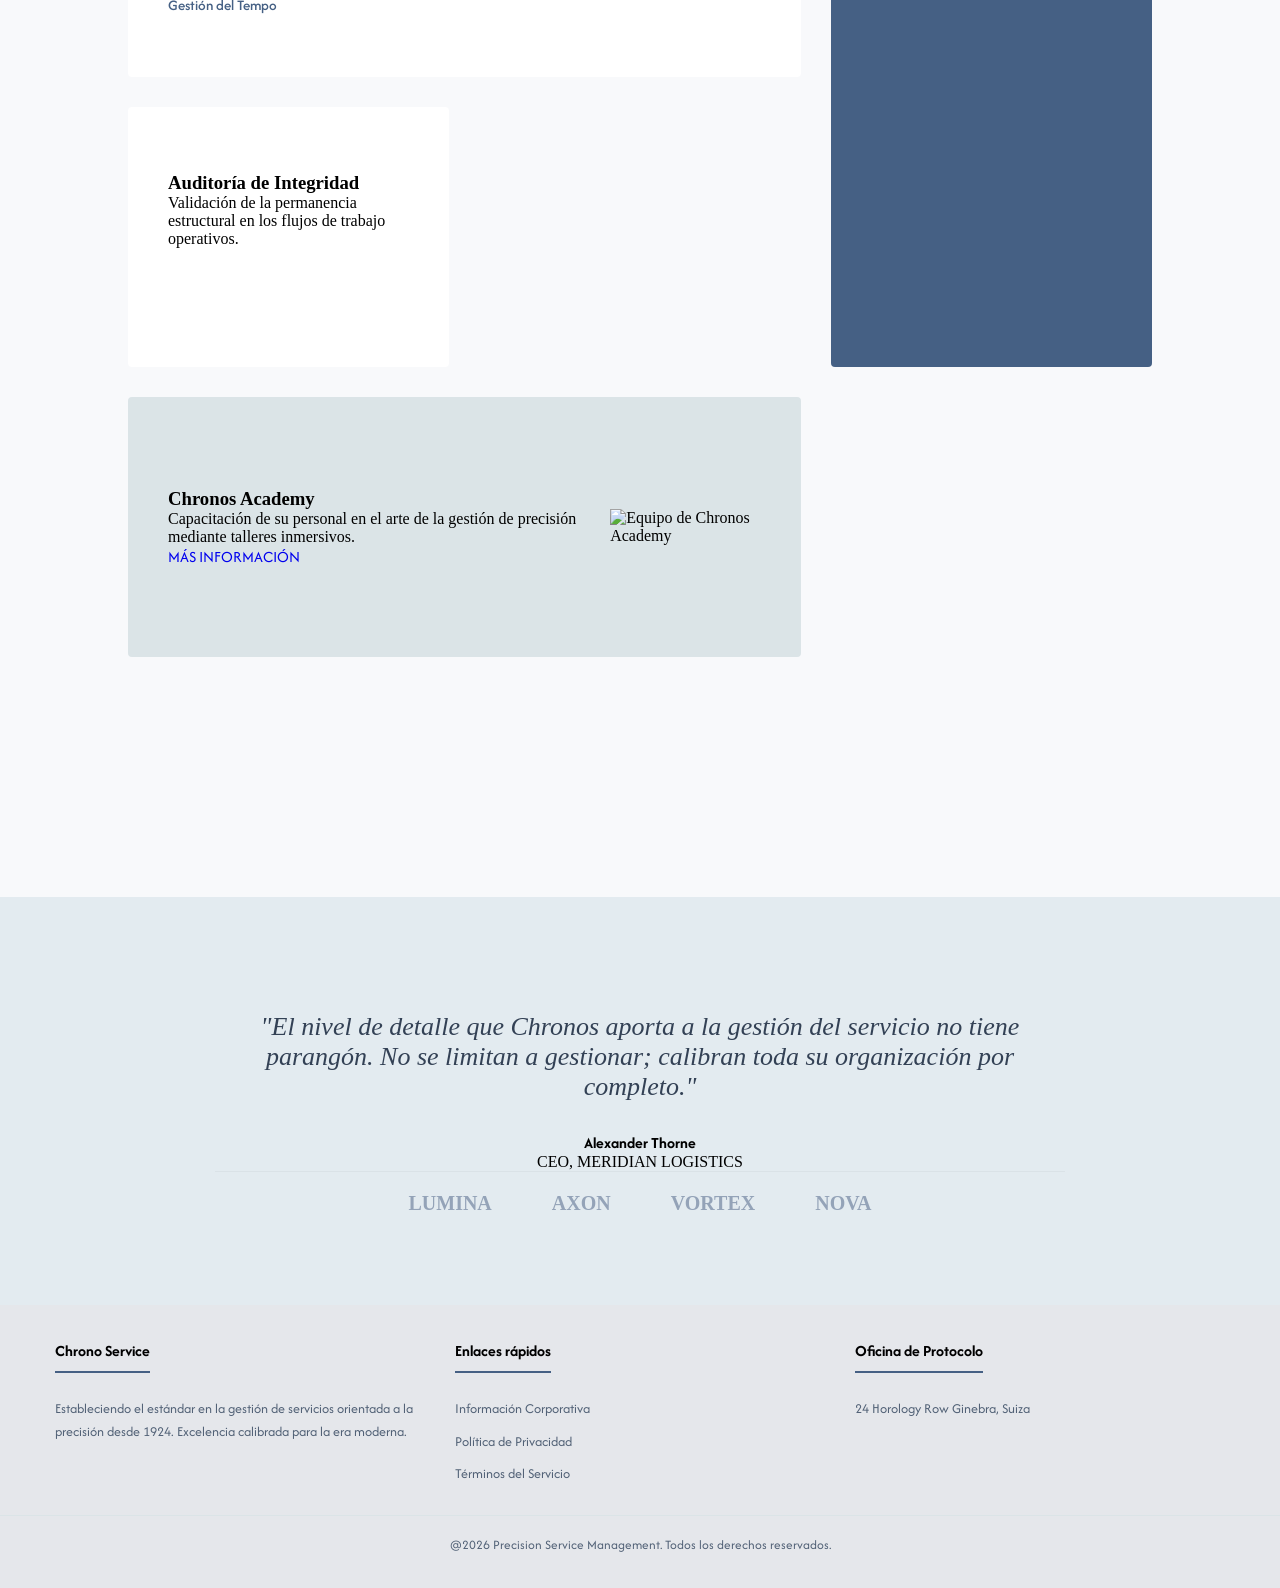
==== commit cfc4ac67: "update frontend/index.html" ====
--- a/frontend/index.html
+++ b/frontend/index.html
@@ -41,17 +41,96 @@
 
       <!-- ===== SECCIÓN HERO PRINCIPAL ===== -->
       <section class="hero">
-        ...
+        <div class="hero-content">
+        <p class="hero-subtitle">EST. 1924 | MAESTRÍA EN MOVIMIENTO</p>
+        <h1 class="hero-title">Construcción de Precisión.<br>Permanencia Definida.</h1>
+        <p class="hero-description">
+          Operamos en la intersección entre la artesanía tradicional y la gestión moderna del rendimiento. 
+          Calibramos las operaciones de su empresa con una exactitud de alta relojería.
+        </p>
+        <div class="hero-buttons">
+          <a href="#" class="btn-primary">Iniciar Protocolo</a>
+          <a href="#" class="btn-text"><i class="fa-solid fa-circle-play"></i> Ver Manifiesto</a>
+        </div>
+        </div>
       </section>
 
       <!-- ===== SECCIÓN LEGADO MECÁNICO ===== -->
       <section class="heritage-section">
-        ...
+        <div class="heritage-container">
+        
+        <div class="heritage-title-block">
+          <h2>El Legado<br>Mecánico</h2>
+          <div class="title-line"></div>
+        </div>
+        
+        <div class="heritage-text-block">
+          <p class="text-lead">
+            Al igual que el volante de un cronómetro de precisión, aportamos el equilibrio necesario para que las organizaciones complejas prosperen.
+          </p>
+          <p class="text-body">
+            Nuestra metodología se fundamenta en la filosofía del "Kando", un término japonés que describe los sentimientos simultáneos de profunda satisfacción y emoción intensa que experimentamos cuando encontramos algo de un valor excepcional.
+          </p>
+        </div>
+        
+        <div class="heritage-card-block">
+          <div class="stat-card">
+            <span class="stat-number">99.9%</span>
+            <h3>Precisión Operativa</h3>
+            <p>Calibrada a lo largo de un siglo de excelencia en el servicio e ingeniería de precisión.</p>
+          </div>
+        </div>
+    
+      </div>
       </section>
 
       <!-- ===== SECCIÓN DE CAPACIDADES Y SERVICIOS ===== -->
       <section class="capabilities-section">
-        ...
+          <div class="capabilities-container">
+      
+      <div class="capabilities-header">
+        <p class="section-subtitle">NUESTRAS CAPACIDADES</p>
+        <h2 class="section-title">Sistemas de Precisión Integrados</h2>
+      </div>
+  
+      <div class="capabilities-grid">
+        
+        <div class="cap-card card-white card-wide">
+          <div class="card-icon"><i class="fa-solid fa-robot"></i></div>
+          <h3>Calibración Estratégica</h3>
+          <p>Alineación de los engranajes organizativos para una sincronización óptima entre divisiones globales.</p>
+          <ul class="card-list">
+            <li>Sincronización de Recursos</li>
+            <li>Gestión del Tempo</li>
+          </ul>
+        </div>
+  
+        <div class="cap-card card-blue card-tall">
+          <div class="card-icon"><i class="fa-solid fa-chart-line"></i></div>
+          <h3>Análisis de Métricas</h3>
+          <p>Supervisión granular de los puntos de referencia en el rendimiento técnico.</p>
+          <a href="#" class="card-link">EXPLORAR MÉTRICAS <i class="fa-solid fa-arrow-right"></i></a>
+        </div>
+  
+        <div class="cap-card card-white">
+          <div class="card-icon"><i class="fa-solid fa-shield-check"></i></div>
+          <h3>Auditoría de Integridad</h3>
+          <p>Validación de la permanencia estructural en los flujos de trabajo operativos.</p>
+        </div>
+  
+        <div class="cap-card card-grey card-horizontal">
+          <div class="academy-info">
+            <h3>Chronos Academy</h3>
+            <p>Capacitación de su personal en el arte de la gestión de precisión mediante talleres inmersivos.</p>
+            <a href="#" class="btn-academy">MÁS INFORMACIÓN</a>
+          </div>
+          <div class="academy-image">
+            <img src="https://images.unsplash.com/photo-1522071820081-009f0129c71c?q=80&w=600" alt="Equipo de Chronos Academy">
+          </div>
+        </div>
+  
+      </div>
+    </div>
       </section>
 
       <!-- ===== SECCIÓN DE NOTICIAS Y ANÁLISIS ===== -->
@@ -62,7 +141,29 @@
 
       <!-- ===== TESTIMONIOS Y SOCIOS ===== -->
       <section class="testimonial-partners">
-        ...
+        <div class="testimonial-container">
+        
+        <div class="quote-icon">
+          <i class="fa-solid fa-quote-right"></i>
+        </div>
+        
+        <blockquote class="testimonial-text">
+          "El nivel de detalle que Chronos aporta a la gestión del servicio no tiene parangón. No se limitan a gestionar; calibran toda su organización por completo."
+        </blockquote>
+        
+        <div class="testimonial-author">
+          <h4>Alexander Thorne</h4>
+          <p class="author-role">CEO, MERIDIAN LOGISTICS</p>
+        </div>
+    
+        <div class="partners-logo-grid">
+          <span class="partner-logo-item">LUMINA</span>
+          <span class="partner-logo-item">AXON</span>
+          <span class="partner-logo-item">VORTEX</span>
+          <span class="partner-logo-item">NOVA</span>
+        </div>
+    
+      </div>
       </section>
 
     </main>
@@ -71,8 +172,49 @@
     <footer class="footer">
 
       <!-- Información corporativa -->
-      <!-- Enlaces rápidos -->
-      <!-- Datos de contacto -->
+      
+      <div class="container">
+      <div class="footer-row">
+        
+        <div class="footer-links">
+          <h4>Chrono Service</h4>
+          <ul>
+            <li>
+              Estableciendo el estándar en la gestión de servicios orientada a la precisión desde 1924. 
+              Excelencia calibrada para la era moderna.
+            </li>
+          </ul>
+        </div>
+                      <!-- Enlaces rápidos -->
+        <div class="footer-links">
+          <h4>Enlaces rápidos</h4>
+          <ul>
+            <li><a href="#">Información Corporativa</a></li>
+            <li><a href="#">Política de Privacidad</a></li>
+            <li><a href="#">Términos del Servicio</a></li>
+          </ul>
+        </div>
+        
+        <!-- Datos de contacto -->  
+
+        
+        <div class="footer-links">
+          <h4>Oficina de Protocolo</h4>
+          <ul>
+            <li>
+              24 Horology Row Ginebra, Suiza
+              <div>
+                <i class="fa-solid fa-share-nodes"></i>
+                <i class="fa-solid fa-at"></i>
+              </div>
+            </li>
+          </ul>
+        </div>
+        
+      </div>
+    </div>
+
+    <hr> <h5>@2026 Precision Service Management. Todos los derechos reservados.</h5>
 
     </footer>
 
--- a/frontend/css/variables.css
+++ b/frontend/css/variables.css
@@ -1,10 +1,30 @@
+/* ==========================================
+   IMPORTACIÓN DE TIPOGRAFÍA EXTERNA
+   ========================================== */
+/* Se importa la fuente "Afacad" desde Google Fonts
+   con distintos pesos para uso en toda la web */
 @import url('https://fonts.googleapis.com/css2?family=Afacad:ital,wght@0,400..700;1,400..700&display=swap');
 
+/* ==========================================
+   VARIABLES GLOBALES DEL PROYECTO
+   ========================================== */
+/* Definición de variables CSS reutilizables
+   para mantener coherencia en colores y facilitar cambios */
+
 :root {
-  /* Tus variables de paleta de colores */
+
+  /* Color principal (elementos destacados, botones, branding) */
   --color-primary: #456084;
+
+  /* Color secundario (textos secundarios, hover, detalles UI) */
   --color-secondary: #516176;
+
+  /* Color terciario (bordes, separadores, fondos suaves) */
   --color-tertiary: #DBE4E7;
+
+  /* Color neutro (fondos claros de componentes) */
   --color-neutral: #F1F4F6;
+
+  /* Color base principal del fondo general de la web */
   --color-main: #F8F9FB;
 }
--- a/frontend/css/global.css
+++ b/frontend/css/global.css
@@ -1,32 +1,49 @@
-/* Reseteo Universal */
+/* ==========================================
+   RESET GLOBAL DE ESTILOS
+   ========================================== */
+/* Elimina márgenes y padding por defecto del navegador
+   y asegura un modelo de caja consistente */
 * {
   box-sizing: border-box;
   margin: 0;
   padding: 0;
 }
 
+/* Asegura que la página ocupe toda la altura del viewport */
 html, body {
   height: 100%;
 }
 
-/* Forzar Footer Abajo con Flexbox */
+/* ==========================================
+   ESTRUCTURA PRINCIPAL DEL LAYOUT
+   ========================================== */
+
+/* Contenedor principal de la web */
 .site {
   display: flex;
   flex-direction: column;
   min-height: 100vh;
 }
 
+/* Contenido principal que empuja el footer hacia abajo */
 .content {
   flex: 1;
 }
 
-/* Tipografía y Enlaces Base */
+/* ==========================================
+   ESTILOS BASE DE TIPOGRAFÍA
+   ========================================== */
+
+/* Tipografía general para elementos comunes */
 li, a, button, h4 {
   font-family: "Afacad", sans-serif;
   text-decoration: none;
 }
 
-/* --- NAVBAR FIJO --- */
+/* ==========================================
+   BARRA DE NAVEGACIÓN (HEADER FIJO)
+   ========================================== */
+
 header {
   position: fixed;
   top: 0;
@@ -41,29 +58,38 @@
   z-index: 100;
 }
 
+/* Logo principal del sitio */
 .logo h1 {
   font-size: 24px;
   color: var(--color-primary);
 }
 
+/* Lista de navegación */
 .nav_links {
   list-style: none;
 }
 
+/* Elementos del menú de navegación */
 .nav_links li {
   display: inline-block;
   padding: 0 20px;
 }
 
+/* Enlaces del menú */
 .nav_links li a {
   color: #000000;
   font-weight: 500;
   transition: color 0.3s ease;
 }
 
+/* Efecto hover en enlaces */
 .nav_links li a:hover {
   color: var(--color-primary);
 }
+
+/* ==========================================
+   BOTONES GLOBALES
+   ========================================== */
 
 button {
   padding: 9px 25px;
@@ -76,32 +102,41 @@
   transition: background-color 0.3s ease;
 }
 
+/* Efecto hover de botones */
 button:hover {
   background-color: var(--color-secondary);
 }
 
-/* --- FOOTER --- */
+/* ==========================================
+   FOOTER (PIE DE PÁGINA)
+   ========================================== */
+
+/* Contenedor centrado del footer */
 .container {
   max-width: 1200px;
   margin: 0 auto;
 }
 
+/* Fondo y padding general del footer */
 .footer {
-  background-color: #e5e7eb; /* Gris claro para el footer */
+  background-color: #e5e7eb;
   padding: 35px 0;
   width: 100%;
 }
 
+/* Estructura en filas del footer */
 .footer-row {
   display: flex;
   flex-wrap: wrap;
 }
 
+/* Columnas del footer */
 .footer-links {
-  width: 33.33%; /* Ajustado a 3 columnas reales como tu HTML */
+  width: 33.33%;
   padding: 0 15px;
 }
 
+/* Títulos de cada bloque del footer */
 .footer-links h4 {
   font-size: 16px;
   color: #000000;
@@ -112,6 +147,7 @@
   display: inline-block;
 }
 
+/* Listado de enlaces o texto del footer */
 .footer-links ul li {
   font-size: 14px;
   list-style: none;
@@ -120,22 +156,26 @@
   margin-bottom: 10px;
 }
 
+/* Enlaces del footer */
 .footer-links ul li a {
   color: var(--color-secondary);
   transition: all 0.3s ease;
 }
 
+/* Hover de enlaces del footer */
 .footer-links ul li a:hover {
   color: var(--color-primary);
   padding-left: 6px;
 }
 
+/* Separador horizontal */
 hr {
   margin: 20px 0;
   border: 0;
   border-top: 1px solid var(--color-tertiary);
 }
 
+/* Texto final de copyright */
 h5 {
   text-align: center;
   font-family: "Afacad", sans-serif;
--- a/frontend/css/paginas/home.css
+++ b/frontend/css/paginas/home.css
@@ -1,4 +1,8 @@
-/* --- HERO SECTION CON BLUR --- */
+
+/* ==========================================
+   HERO SECTION (BANNER PRINCIPAL CON BLUR)
+   ========================================== */
+
 .hero {
   position: relative;
   min-height: 75vh;
@@ -7,9 +11,10 @@
   justify-content: flex-start;
   padding: 60px 10%;
   overflow: hidden;
-  margin-top: 75px; /* Deja espacio libre para que el navbar fijo no lo tape */
-}
-
+  margin-top: 75px; /* Espacio para evitar que el navbar fijo lo cubra */
+}
+
+/* Fondo con imagen desenfocada */
 .hero::before {
   content: "";
   position: absolute;
@@ -18,24 +23,26 @@
   background-size: cover;
   background-position: center;
   background-repeat: no-repeat;
-  filter: blur(8px); 
+  filter: blur(8px);
   transform: scale(1.05);
   z-index: 1;
 }
 
+/* Capa de oscurecimiento + degradado para legibilidad */
 .hero::after {
   content: "";
   position: absolute;
   top: 0; left: 0; right: 0; bottom: 0;
   background: linear-gradient(
     to bottom,
-    rgba(28, 45, 66, 0.4) 0%, 
+    rgba(28, 45, 66, 0.4) 0%,
     color-mix(in srgb, var(--color-main) 40%, transparent) 70%,
     var(--color-main) 100%
   );
   z-index: 2;
 }
 
+/* Contenido del hero */
 .hero-content {
   position: relative;
   max-width: 600px;
@@ -57,13 +64,12 @@
   font-size: 56px;
   font-weight: 700;
   line-height: 1.1;
-  color: #ffffff; 
+  color: #ffffff;
   margin-bottom: 20px;
   text-shadow: 0 2px 10px rgba(0, 0, 0, 0.35);
 }
 
 .hero-description {
-  font-family: "Afacad", sans-serif;
   font-size: 17px;
   line-height: 1.5;
   color: var(--color-neutral);
@@ -76,6 +82,7 @@
   gap: 20px;
 }
 
+/* Botón principal */
 .btn-primary {
   display: inline-block;
   padding: 12px 28px;
@@ -92,6 +99,7 @@
   background-color: var(--color-secondary);
 }
 
+/* Botón secundario tipo enlace */
 .btn-text {
   display: inline-flex;
   align-items: center;
@@ -107,7 +115,10 @@
 .btn-text i { font-size: 18px; }
 
 
-/* --- MECHANICAL HERITAGE SECTION --- */
+/* ==========================================
+   HERITAGE SECTION (LEGADO / HISTORIA)
+   ========================================== */
+
 .heritage-section {
   background-color: var(--color-main);
   padding: 100px 10%;
@@ -124,7 +135,6 @@
 }
 
 .heritage-title-block h2 {
-  font-family: "Afacad", sans-serif;
   font-size: 38px;
   font-weight: 700;
   line-height: 1.1;
@@ -145,21 +155,19 @@
 }
 
 .text-lead {
-  font-family: "Afacad", sans-serif;
   font-size: 22px;
   font-weight: 500;
   line-height: 1.4;
-  color: #000000;
+  color: #000;
 }
 
 .text-body {
-  font-family: "Afacad", sans-serif;
   font-size: 16px;
-  font-weight: 400;
   line-height: 1.6;
   color: var(--color-secondary);
 }
 
+/* Tarjeta estadística */
 .stat-card {
   background-color: var(--color-neutral);
   padding: 45px 35px;
@@ -168,7 +176,6 @@
 
 .stat-number {
   display: block;
-  font-family: "Afacad", sans-serif;
   font-size: 58px;
   font-weight: 600;
   color: #cbd5e1;
@@ -177,21 +184,20 @@
 }
 
 .stat-card h3 {
-  font-family: "Afacad", sans-serif;
   font-size: 18px;
   font-weight: 700;
-  color: #000000;
+  color: #000;
   margin-bottom: 10px;
 }
 
 .stat-card p {
-  font-family: "Afacad", sans-serif;
   font-size: 14px;
-  font-weight: 400;
   line-height: 1.5;
   color: var(--color-secondary);
 }
 
+
+/* Responsive heritage */
 @media (max-width: 900px) {
   .heritage-container {
     grid-template-columns: 1fr;
@@ -200,7 +206,10 @@
 }
 
 
-/* --- SECTION: OUR CAPABILITIES --- */
+/* ==========================================
+   CAPABILITIES SECTION (SERVICIOS)
+   ========================================== */
+
 .capabilities-section {
   background-color: var(--color-main);
   padding: 80px 10%;
@@ -216,8 +225,8 @@
   margin-bottom: 45px;
 }
 
+/* Subtítulo común reutilizable */
 .section-subtitle {
-  font-family: "Afacad", sans-serif;
   font-size: 13px;
   font-weight: 600;
   letter-spacing: 1.5px;
@@ -227,13 +236,12 @@
 }
 
 .section-title {
-  font-family: "Afacad", sans-serif;
   font-size: 36px;
   font-weight: 700;
   color: #1c2d42;
 }
 
-/* --- REJILLA BENTO GRID --- */
+/* Grid tipo bento */
 .capabilities-grid {
   display: grid;
   grid-template-columns: repeat(3, 1fr);
@@ -246,44 +254,24 @@
   padding: 40px;
   display: flex;
   flex-direction: column;
-  justify-content: flex-start;
-  font-family: "Afacad", sans-serif;
-}
-
-.cap-card h3 {
-  font-size: 24px;
-  font-weight: 600;
-  margin-bottom: 15px;
-}
-
-.cap-card p {
-  font-size: 16px;
-  line-height: 1.5;
-}
-
+}
+
+/* Tarjetas base */
+.card-white { background: #fff; color: #000; }
+.card-blue { background: var(--color-primary); color: #fff; }
+.card-grey { background: var(--color-tertiary); color: #000; }
+
+/* Iconos */
 .card-icon {
   font-size: 28px;
   margin-bottom: 25px;
 }
 
-/* --- VARIACIONES DE TARJETA --- */
-.card-white {
-  background-color: #ffffff;
-  color: #000000;
-}
-
-.card-white .card-icon {
-  color: var(--color-primary);
-}
-
-.card-white p {
-  color: var(--color-secondary);
-}
-
+/* Listas internas */
 .card-list {
   margin-top: 25px;
   list-style: none;
-  padding-left: 0; /* Corrección para limpiar padding por defecto */
+  padding-left: 0;
 }
 
 .card-list li {
@@ -291,137 +279,40 @@
   font-weight: 500;
   color: var(--color-primary);
   margin-bottom: 10px;
-  display: flex;
-  align-items: center;
-  gap: 10px;
-}
-
-.card-list li::before {
-  content: "•";
-  color: var(--color-primary);
-  font-size: 18px;
-}
-
-.card-blue {
-  background-color: var(--color-primary);
-  color: #ffffff;
-}
-
-.card-blue .card-icon {
-  color: var(--color-tertiary);
-}
-
-.card-blue p {
-  color: var(--color-neutral);
-  opacity: 0.9;
-  margin-bottom: auto; /* Empuja el enlace hacia abajo */
-}
-
-.card-link {
-  color: #ffffff;
-  font-weight: 600;
-  font-size: 14px;
-  letter-spacing: 1px;
-  margin-top: 30px;
-  display: inline-flex;
-  align-items: center;
-  gap: 8px;
-  text-decoration: none;
-  transition: opacity 0.3s;
-}
-
-.card-link:hover {
-  opacity: 0.8;
-}
-
-.card-grey {
-  background-color: var(--color-tertiary);
-  color: #000000;
-}
-
-.card-grey h3 {
-  color: #1c2d42;
-}
-
-.card-grey p {
-  color: var(--color-secondary);
-  margin-bottom: 25px;
-}
-
-/* --- COMPORTAMIENTOS BENTO GRID --- */
-.card-wide {
-  grid-column: span 2;
-}
-
-.card-tall {
-  grid-column: 3;
-  grid-row: span 2;
-}
-
+}
+
+/* Variantes de layout */
+.card-wide { grid-column: span 2; }
+.card-tall { grid-column: 3; grid-row: span 2; }
 .card-horizontal {
   grid-column: span 2;
-  flex-direction: row; 
+  flex-direction: row;
   align-items: center;
-  gap: 30px;
-}
-
-.academy-info {
-  flex: 1.2;
-}
-
-.academy-image {
-  flex: 1;
-  height: 100%;
-  min-height: 160px;
-}
-
-.academy-image img {
-  width: 100%;
-  height: 100%;
-  object-fit: cover;
-  border-radius: 4px;
-}
-
-.btn-academy {
-  display: inline-block;
-  padding: 10px 22px;
-  background-color: #ffffff;
-  color: var(--color-primary);
-  font-weight: 600;
-  font-size: 14px;
-  border-radius: 2px;
-  text-decoration: none;
-  transition: background-color 0.3s;
-}
-
-.btn-academy:hover {
-  background-color: var(--color-neutral);
-}
-
-/* --- RESPONSIVE CAPABILITIES --- */
+}
+
+
+/* Responsive grid */
 @media (max-width: 950px) {
   .capabilities-grid {
     grid-template-columns: 1fr;
-    grid-auto-rows: auto;
   }
-  
-  .card-wide, .card-tall, .card-horizontal {
+
+  .card-wide,
+  .card-tall,
+  .card-horizontal {
     grid-column: auto;
     grid-row: auto;
   }
-
-  .card-horizontal {
-    flex-direction: column;
-    align-items: flex-start;
-  }
-}
-
-
-/* --- SECTION: PRECISION INSIGHTS --- */
+}
+
+
+/* ==========================================
+   INSIGHTS SECTION (NOTICIAS)
+   ========================================== */
+
 .insights-section {
   background-color: var(--color-main);
   padding: 80px 10%;
-  width: 100%;
 }
 
 .insights-container {
@@ -432,23 +323,7 @@
 .insights-header {
   display: flex;
   justify-content: space-between;
-  align-items: flex-end;
   margin-bottom: 45px;
-}
-
-.archive-link {
-  font-family: "Afacad", sans-serif;
-  font-size: 15px;
-  font-weight: 600;
-  color: var(--color-primary);
-  border-bottom: 2px solid var(--color-primary);
-  padding-bottom: 2px;
-  text-decoration: none;
-  transition: opacity 0.3s;
-}
-
-.archive-link:hover {
-  opacity: 0.8;
 }
 
 .insights-grid {
@@ -457,14 +332,13 @@
   gap: 35px;
 }
 
+/* Tarjeta de noticia */
 .news-card {
   display: flex;
   flex-direction: column;
-  background: transparent;
 }
 
 .card-thumb {
-  width: 100%;
   height: 220px;
   overflow: hidden;
   margin-bottom: 20px;
@@ -475,145 +349,53 @@
   height: 100%;
   object-fit: cover;
   filter: grayscale(100%);
-  transition: filter 0.4s ease;
+  transition: 0.4s;
 }
 
 .news-card:hover .card-thumb img {
   filter: grayscale(30%);
 }
 
-.card-body {
-  display: flex;
-  flex-direction: column;
-  font-family: "Afacad", sans-serif;
-}
-
-.card-date {
-  font-size: 13px;
-  font-weight: 600;
-  color: var(--color-primary);
-  letter-spacing: 0.5px;
-  margin-bottom: 12px;
-}
-
-.card-title {
-  font-size: 22px;
-  font-weight: 700;
-  color: #000000;
-  line-height: 1.2;
-  margin-bottom: 12px;
-}
-
-.card-text {
-  font-size: 15px;
-  line-height: 1.5;
-  color: var(--color-secondary);
-}
-
-/* --- RESPONSIVE INSIGHTS --- */
-@media (max-width: 900px) {
-  .insights-header {
-    flex-direction: column;
-    align-items: flex-start;
-    gap: 15px;
-  }
-  
-  .insights-grid {
-    grid-template-columns: 1fr;
-    gap: 40px;
-  }
-}
-
-
-/* --- TESTIMONIAL & PARTNERS SECTION --- */
+
+/* ==========================================
+   TESTIMONIAL + PARTNERS
+   ========================================== */
+
 .testimonial-partners {
   background-color: #e3ebf0;
   padding: 90px 10%;
-  display: flex;
-  justify-content: center;
-  align-items: center;
   text-align: center;
 }
 
 .testimonial-container {
   max-width: 850px;
-  width: 100%;
-  display: flex;
-  flex-direction: column;
-  align-items: center;
+  margin: 0 auto;
 }
 
 .quote-icon {
   font-size: 36px;
   color: #2b4360;
   margin-bottom: 25px;
-  opacity: 0.95;
 }
 
 .testimonial-text {
-  font-family: "Afacad", sans-serif;
   font-size: 26px;
-  font-weight: 400;
   font-style: italic;
   color: #334155;
-  line-height: 1.45;
-  /* Corrección de márgenes laterales para evitar herencias de bloque nativas */
-  margin: 0 auto 30px auto; 
-  letter-spacing: -0.3px;
-}
-
-.testimonial-author h4 {
-  font-family: "Afacad", sans-serif;
-  font-size: 16px;
-  font-weight: 700;
-  color: #1e293b;
-  margin-bottom: 4px;
-}
-
-.author-role {
-  font-family: "Afacad", sans-serif;
-  font-size: 11px;
-  font-weight: 700;
-  color: #516a85;
-  letter-spacing: 1px;
-  text-transform: uppercase;
-  margin-bottom: 65px;
+  margin-bottom: 30px;
 }
 
 .partners-logo-grid {
   display: flex;
+  gap: 60px;
   justify-content: center;
-  align-items: center;
-  gap: 60px;
   flex-wrap: wrap;
-  width: 100%;
-  border-top: 1px solid rgba(0, 0, 0, 0.04);
+  border-top: 1px solid rgba(0,0,0,0.04);
   padding-top: 20px;
 }
 
 .partner-logo-item {
-  font-family: "Afacad", sans-serif;
   font-size: 20px;
   font-weight: 600;
   color: #94a3b8;
-  letter-spacing: 2px;
-  user-select: none;
-  transition: color 0.2s ease;
-}
-
-.partner-logo-item:hover {
-  color: #475569;
-}
-
-/* --- RESPONSIVE TESTIMONIAL --- */
-@media (max-width: 640px) {
-  .testimonial-text {
-    font-size: 20px;
-  }
-  .partners-logo-grid {
-    gap: 35px;
-  }
-  .partner-logo-item {
-    font-size: 17px;
-  }
 }
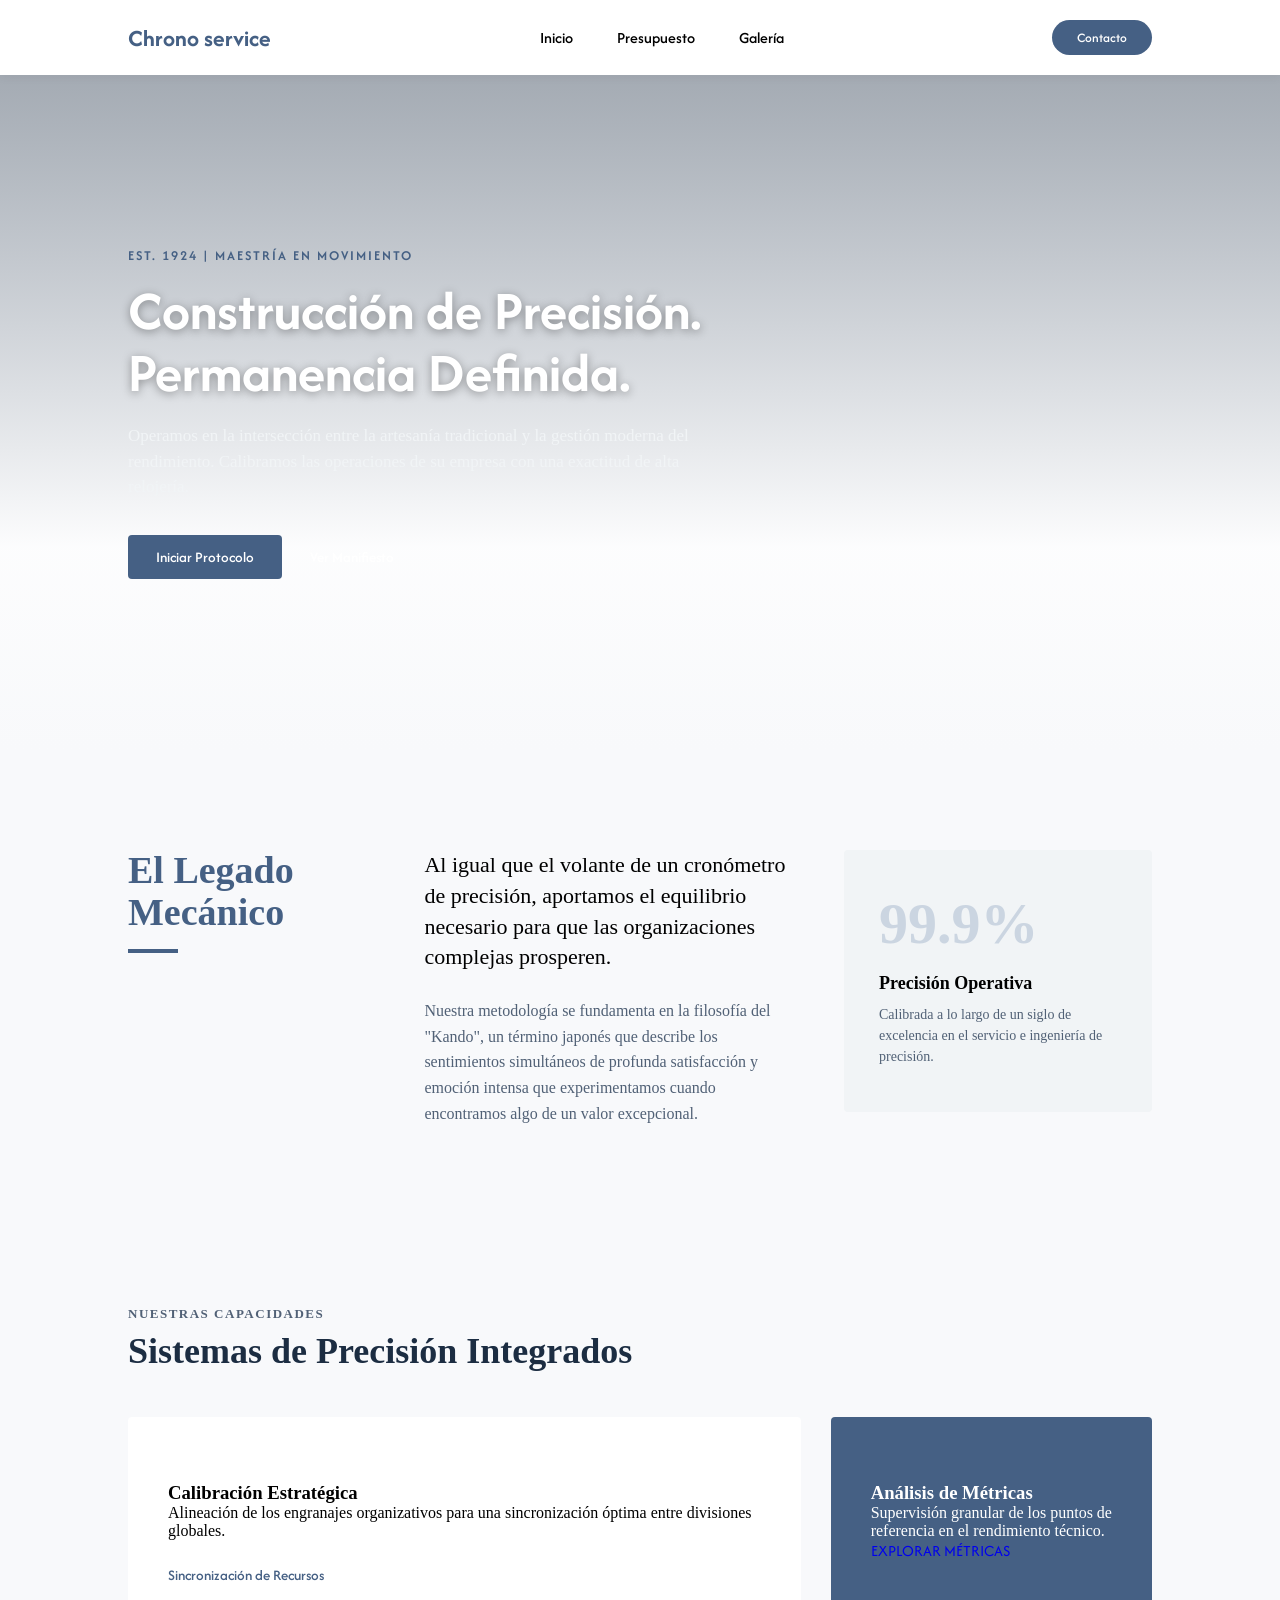
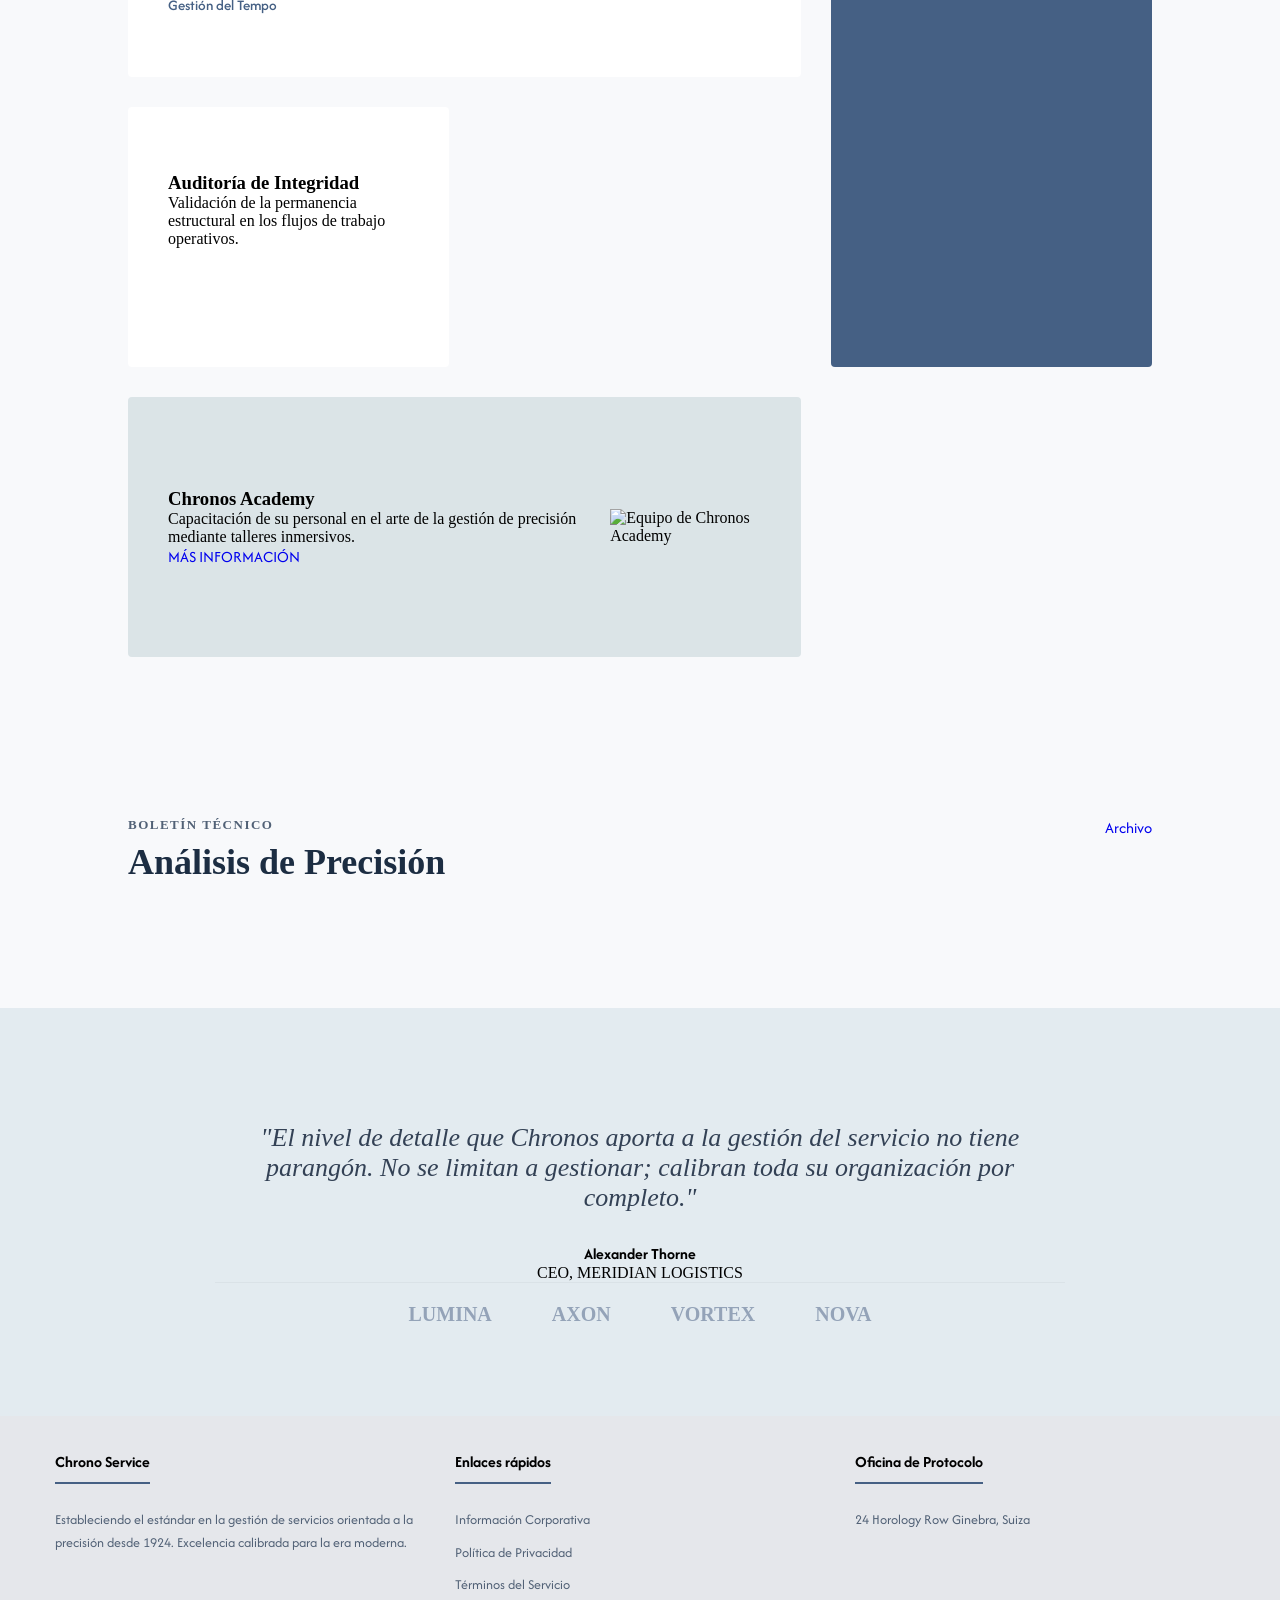
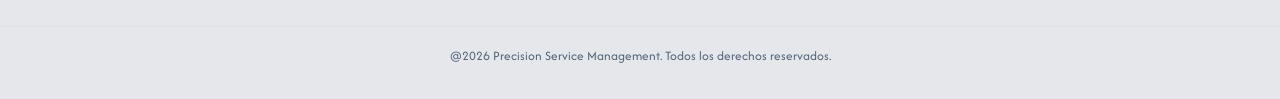
==== commit 0d19a50e: "update frontend/index.html" ====
--- a/frontend/index.html
+++ b/frontend/index.html
@@ -1,29 +1,28 @@
 <!DOCTYPE html>
 <html lang="es">
 <head>
-  <!-- Configuración básica del documento -->
+  <!-- CONFIGURACIÓN TÉCNICA Y METADATOS -->
   <meta charset="UTF-8">
   <meta name="viewport" content="width=device-width, initial-scale=1.0">
-
-  <!-- Título de la página -->
+  
+  <!-- Título de la pestaña -->
   <title>Chrono service</title>
 
-  <!-- Hojas de estilo -->
+  <!-- Archivos de estilos CSS -->
   <link rel="stylesheet" href="css/variables.css">
   <link rel="stylesheet" href="css/global.css">
   <link rel="stylesheet" href="css/paginas/home.css">
-
-  <!-- Librería de iconos Font Awesome -->
+  
+  <!-- Iconos externos -->
   <link rel="stylesheet" href="https://cdnjs.cloudflare.com/ajax/libs/font-awesome/7.0.1/css/all.min.css" integrity="sha512-2SwdPD6INVrV/lHTZbO2nodKhrnDdJK9/kg2XD1r9uGqPo1cUbujc+IYdlYdEErWNu69gVcYgdxlmVmzTWnetw==" crossorigin="anonymous" referrerpolicy="no-referrer" />
 </head>
-
 <body>
   <div class="site">
 
-    <!-- ===== CABECERA Y NAVEGACIÓN ===== -->
+    <! -- CABECERA: Logo y menú de navegación -->
     <header>
       <a class="logo" href="index.html"><h1>Chrono service</h1></a>
-
+      
       <nav>
         <ul class="nav_links">
           <li><a href="index.html" class="active">Inicio</a></li>
@@ -31,196 +30,199 @@
           <li><a href="views/galeria.html">Galería</a></li>
         </ul>
       </nav>
-
-      <a class="cta" href="views/contacto.html">
-        <button>Contacto</button>
-      </a>
+      
+      <a class="cta" href="views/contacto.html"><button>Contacto</button></a>
     </header>
-
+  
     <main class="content">
 
-      <!-- ===== SECCIÓN HERO PRINCIPAL ===== -->
+      <! -- SECCIÓN 1: Bienvenida (Hero) -->
       <section class="hero">
         <div class="hero-content">
-        <p class="hero-subtitle">EST. 1924 | MAESTRÍA EN MOVIMIENTO</p>
-        <h1 class="hero-title">Construcción de Precisión.<br>Permanencia Definida.</h1>
-        <p class="hero-description">
-          Operamos en la intersección entre la artesanía tradicional y la gestión moderna del rendimiento. 
-          Calibramos las operaciones de su empresa con una exactitud de alta relojería.
-        </p>
-        <div class="hero-buttons">
-          <a href="#" class="btn-primary">Iniciar Protocolo</a>
-          <a href="#" class="btn-text"><i class="fa-solid fa-circle-play"></i> Ver Manifiesto</a>
-        </div>
-        </div>
-      </section>
-
-      <!-- ===== SECCIÓN LEGADO MECÁNICO ===== -->
+          <p class="hero-subtitle">EST. 1924 | MAESTRÍA EN MOVIMIENTO</p>
+          <h1 class="hero-title">Construcción de Precisión.<br>Permanencia Definida.</h1>
+          <p class="hero-description">
+            Operamos en la intersección entre la artesanía tradicional y la gestión moderna del rendimiento. 
+            Calibramos las operaciones de su empresa con una exactitud de alta relojería.
+          </p>
+          <div class="hero-buttons">
+            <a href="#" class="btn-primary">Iniciar Protocolo</a>
+            <a href="#" class="btn-text"><i class="fa-solid fa-circle-play"></i> Ver Manifiesto</a>
+          </div>
+        </div>
+      </section>
+      
+      <!-- SECCIÓN 2: El Legado y Filosofía -->
       <section class="heritage-section">
         <div class="heritage-container">
+          
+          <div class="heritage-title-block">
+            <h2>El Legado<br>Mecánico</h2>
+            <div class="title-line"></div> 
+          </div>
+          
+          <div class="heritage-text-block">
+            <p class="text-lead">
+              Al igual que el volante de un cronómetro de precisión, aportamos el equilibrio necesario para que las organizaciones complejas prosperen.
+            </p>
+            <p class="text-body">
+              Nuestra metodología se fundamenta en la filosofía del "Kando", un término japonés que describe los sentimientos simultáneos de profunda satisfacción y emoción intensa que experimentamos cuando encontramos algo de un valor excepcional.
+            </p>
+          </div>
+          
+          <div class="heritage-card-block">
+            <div class="stat-card">
+              <span class="stat-number">99.9%</span>
+              <h3>Precisión Operativa</h3>
+              <p>Calibrada a lo largo de un siglo de excelencia en el servicio e ingeniería de precisión.</p>
+            </div>
+          </div>
+      
+        </div>
+      </section>
+      
+      <!-- SECCIÓN 3: Capacidades y Servicios -->
+      <section class="capabilities-section">
+        <div class="capabilities-container">
         
-        <div class="heritage-title-block">
-          <h2>El Legado<br>Mecánico</h2>
-          <div class="title-line"></div>
-        </div>
-        
-        <div class="heritage-text-block">
-          <p class="text-lead">
-            Al igual que el volante de un cronómetro de precisión, aportamos el equilibrio necesario para que las organizaciones complejas prosperen.
-          </p>
-          <p class="text-body">
-            Nuestra metodología se fundamenta en la filosofía del "Kando", un término japonés que describe los sentimientos simultáneos de profunda satisfacción y emoción intensa que experimentamos cuando encontramos algo de un valor excepcional.
-          </p>
-        </div>
-        
-        <div class="heritage-card-block">
-          <div class="stat-card">
-            <span class="stat-number">99.9%</span>
-            <h3>Precisión Operativa</h3>
-            <p>Calibrada a lo largo de un siglo de excelencia en el servicio e ingeniería de precisión.</p>
-          </div>
-        </div>
+          <div class="capabilities-header">
+            <p class="section-subtitle">NUESTRAS CAPACIDADES</p>
+            <h2 class="section-title">Sistemas de Precisión Integrados</h2>
+          </div>
     
-      </div>
-      </section>
-
-      <!-- ===== SECCIÓN DE CAPACIDADES Y SERVICIOS ===== -->
-      <section class="capabilities-section">
-          <div class="capabilities-container">
-      
-      <div class="capabilities-header">
-        <p class="section-subtitle">NUESTRAS CAPACIDADES</p>
-        <h2 class="section-title">Sistemas de Precisión Integrados</h2>
-      </div>
-  
-      <div class="capabilities-grid">
-        
-        <div class="cap-card card-white card-wide">
-          <div class="card-icon"><i class="fa-solid fa-robot"></i></div>
-          <h3>Calibración Estratégica</h3>
-          <p>Alineación de los engranajes organizativos para una sincronización óptima entre divisiones globales.</p>
-          <ul class="card-list">
-            <li>Sincronización de Recursos</li>
-            <li>Gestión del Tempo</li>
-          </ul>
-        </div>
-  
-        <div class="cap-card card-blue card-tall">
-          <div class="card-icon"><i class="fa-solid fa-chart-line"></i></div>
-          <h3>Análisis de Métricas</h3>
-          <p>Supervisión granular de los puntos de referencia en el rendimiento técnico.</p>
-          <a href="#" class="card-link">EXPLORAR MÉTRICAS <i class="fa-solid fa-arrow-right"></i></a>
-        </div>
-  
-        <div class="cap-card card-white">
-          <div class="card-icon"><i class="fa-solid fa-shield-check"></i></div>
-          <h3>Auditoría de Integridad</h3>
-          <p>Validación de la permanencia estructural en los flujos de trabajo operativos.</p>
-        </div>
-  
-        <div class="cap-card card-grey card-horizontal">
-          <div class="academy-info">
-            <h3>Chronos Academy</h3>
-            <p>Capacitación de su personal en el arte de la gestión de precisión mediante talleres inmersivos.</p>
-            <a href="#" class="btn-academy">MÁS INFORMACIÓN</a>
-          </div>
-          <div class="academy-image">
-            <img src="https://images.unsplash.com/photo-1522071820081-009f0129c71c?q=80&w=600" alt="Equipo de Chronos Academy">
-          </div>
-        </div>
-  
-      </div>
-    </div>
-      </section>
-
-      <!-- ===== SECCIÓN DE NOTICIAS Y ANÁLISIS ===== -->
+          <div class="capabilities-grid">
+            
+            <div class="cap-card card-white card-wide">
+              <div class="card-icon"><i class="fa-solid fa-robot"></i></div>
+              <h3>Calibración Estratégica</h3>
+              <p>Alineación de los engranajes organizativos para una sincronización óptima entre divisiones globales.</p>
+              <ul class="card-list">
+                <li>Sincronización de Recursos</li>
+                <li>Gestión del Tempo</li>
+              </ul>
+            </div>
+      
+            <div class="cap-card card-blue card-tall">
+              <div class="card-icon"><i class="fa-solid fa-chart-line"></i></div>
+              <h3>Análisis de Métricas</h3>
+              <p>Supervisión granular de los puntos de referencia en el rendimiento técnico.</p>
+              <a href="#" class="card-link">EXPLORAR MÉTRICAS <i class="fa-solid fa-arrow-right"></i></a>
+            </div>
+      
+            <div class="cap-card card-white">
+              <div class="card-icon"><i class="fa-solid fa-shield-check"></i></div>
+              <h3>Auditoría de Integridad</h3>
+              <p>Validación de la permanencia estructural en los flujos de trabajo operativos.</p>
+            </div>
+      
+            <div class="cap-card card-grey card-horizontal">
+              <div class="academy-info">
+                <h3>Chronos Academy</h3>
+                <p>Capacitación de su personal en el arte de la gestión de precisión mediante talleres inmersivos.</p>
+                <a href="#" class="btn-academy">MÁS INFORMACIÓN</a>
+              </div>
+              <div class="academy-image">
+                <img src="https://images.unsplash.com/photo-1522071820081-009f0129c71c?q=80&w=600" alt="Equipo de Chronos Academy">
+              </div>
+            </div>
+    
+          </div>
+        </div>
+      </section>
+
+      <!-- SECCIÓN 4: Boletín de Noticias (Se llena con JS) -->
       <section class="insights-section">
-        <!-- Las noticias se cargan dinámicamente mediante JavaScript -->
-        <div class="insights-grid" id="news-grid"></div>
-      </section>
-
-      <!-- ===== TESTIMONIOS Y SOCIOS ===== -->
+        <div class="insights-container">
+          
+          <div class="insights-header">
+            <div class="header-left">
+              <p class="section-subtitle">BOLETÍN TÉCNICO</p>
+              <h2 class="section-title">Análisis de Precisión</h2>
+            </div>
+            <div class="header-right">
+              <a href="#" class="archive-link">Archivo</a>
+            </div>
+          </div>
+      
+          <div class="insights-grid" id="news-grid"></div>
+      
+        </div>
+      </section>
+      
+      <!-- SECCIÓN 5: Testimonios y Partners -->
       <section class="testimonial-partners">
         <div class="testimonial-container">
-        
-        <div class="quote-icon">
-          <i class="fa-solid fa-quote-right"></i>
-        </div>
-        
-        <blockquote class="testimonial-text">
-          "El nivel de detalle que Chronos aporta a la gestión del servicio no tiene parangón. No se limitan a gestionar; calibran toda su organización por completo."
-        </blockquote>
-        
-        <div class="testimonial-author">
-          <h4>Alexander Thorne</h4>
-          <p class="author-role">CEO, MERIDIAN LOGISTICS</p>
-        </div>
-    
-        <div class="partners-logo-grid">
-          <span class="partner-logo-item">LUMINA</span>
-          <span class="partner-logo-item">AXON</span>
-          <span class="partner-logo-item">VORTEX</span>
-          <span class="partner-logo-item">NOVA</span>
-        </div>
-    
+          
+          <div class="quote-icon">
+            <i class="fa-solid fa-quote-right"></i>
+          </div>
+          
+          <blockquote class="testimonial-text">
+            "El nivel de detalle que Chronos aporta a la gestión del servicio no tiene parangón. No se limitan a gestionar; calibran toda su organización por completo."
+          </blockquote>
+          
+          <div class="testimonial-author">
+            <h4>Alexander Thorne</h4>
+            <p class="author-role">CEO, MERIDIAN LOGISTICS</p>
+          </div>
+      
+          <div class="partners-logo-grid">
+            <span class="partner-logo-item">LUMINA</span>
+            <span class="partner-logo-item">AXON</span>
+            <span class="partner-logo-item">VORTEX</span>
+            <span class="partner-logo-item">NOVA</span>
+          </div>
+      
+        </div>
+      </section>
+    </main>
+  
+    <!-- PIE DE PÁGINA -->
+    <footer class="footer">
+      <div class="container">
+        <div class="footer-row">
+          
+          <div class="footer-links">
+            <h4>Chrono Service</h4>
+            <ul>
+              <li>
+                Estableciendo el estándar en la gestión de servicios orientada a la precisión desde 1924. 
+                Excelencia calibrada para la era moderna.
+              </li>
+            </ul>
+          </div>
+          
+          <div class="footer-links">
+            <h4>Enlaces rápidos</h4>
+            <ul>
+              <li><a href="#">Información Corporativa</a></li>
+              <li><a href="#">Política de Privacidad</a></li>
+              <li><a href="#">Términos del Servicio</a></li>
+            </ul>
+          </div>
+          
+          <div class="footer-links">
+            <h4>Oficina de Protocolo</h4>
+            <ul>
+              <li>
+                24 Horology Row Ginebra, Suiza
+                <div>
+                  <i class="fa-solid fa-share-nodes"></i>
+                  <i class="fa-solid fa-at"></i>
+                </div>
+              </li>
+            </ul>
+          </div>
+          
+        </div>
       </div>
-      </section>
-
-    </main>
-
-    <!-- ===== PIE DE PÁGINA ===== -->
-    <footer class="footer">
-
-      <!-- Información corporativa -->
-      
-      <div class="container">
-      <div class="footer-row">
-        
-        <div class="footer-links">
-          <h4>Chrono Service</h4>
-          <ul>
-            <li>
-              Estableciendo el estándar en la gestión de servicios orientada a la precisión desde 1924. 
-              Excelencia calibrada para la era moderna.
-            </li>
-          </ul>
-        </div>
-                      <!-- Enlaces rápidos -->
-        <div class="footer-links">
-          <h4>Enlaces rápidos</h4>
-          <ul>
-            <li><a href="#">Información Corporativa</a></li>
-            <li><a href="#">Política de Privacidad</a></li>
-            <li><a href="#">Términos del Servicio</a></li>
-          </ul>
-        </div>
-        
-        <!-- Datos de contacto -->  
-
-        
-        <div class="footer-links">
-          <h4>Oficina de Protocolo</h4>
-          <ul>
-            <li>
-              24 Horology Row Ginebra, Suiza
-              <div>
-                <i class="fa-solid fa-share-nodes"></i>
-                <i class="fa-solid fa-at"></i>
-              </div>
-            </li>
-          </ul>
-        </div>
-        
-      </div>
-    </div>
-
-    <hr> <h5>@2026 Precision Service Management. Todos los derechos reservados.</h5>
-
+      
+      <hr> 
+      <h5>@2026 Precision Service Management. Todos los derechos reservados.</h5>
     </footer>
-
   </div>
-
-  <!-- Archivo JavaScript principal -->
+  
+  <!-- Archivo de JavaScript -->
   <script src="js/script.js"></script>
 </body>
 </html>
